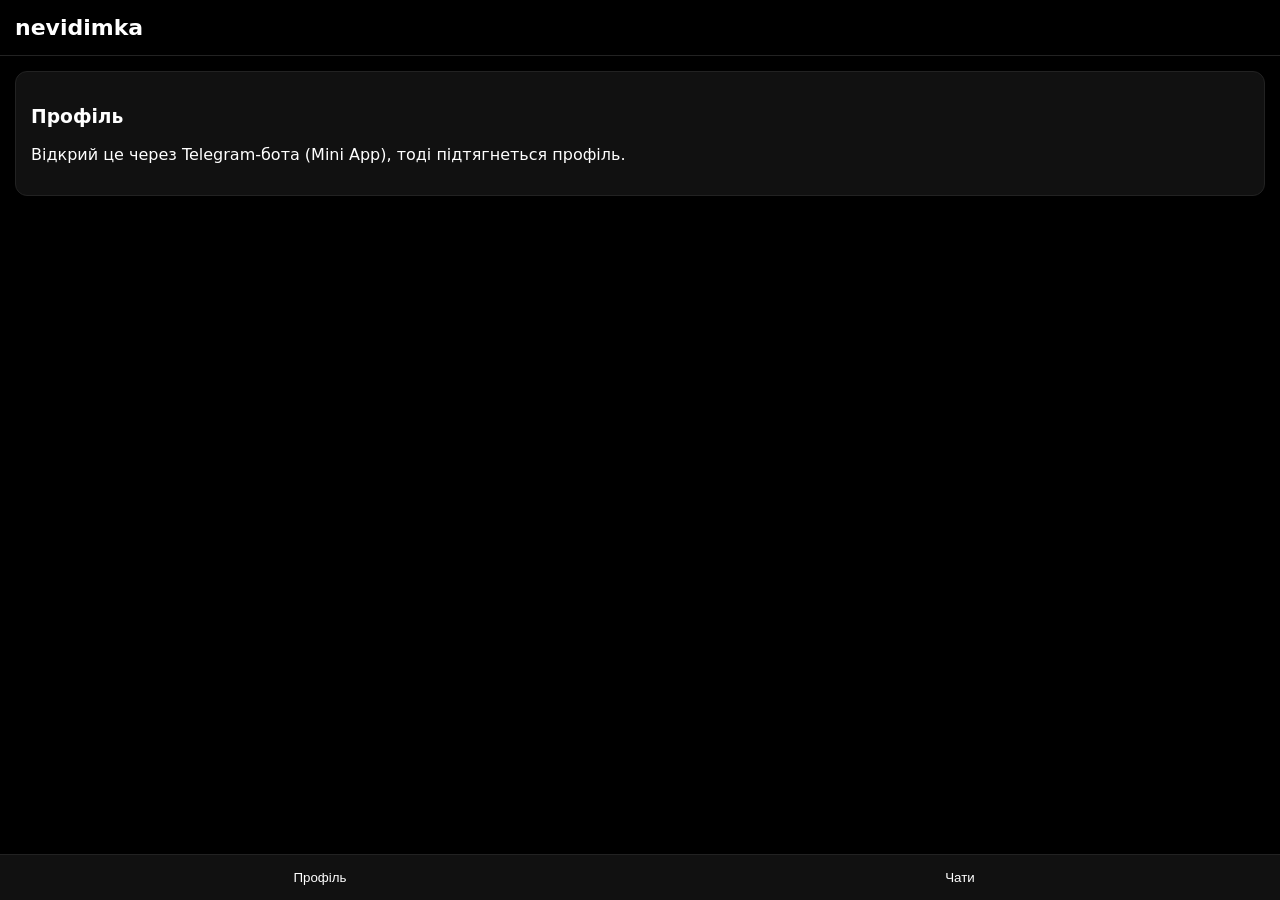
==== index.html @ 7cf22baf "Create index.html" ====
<!DOCTYPE html>
<html lang="uk">
<head>
<meta charset="UTF-8" />
<meta name="viewport" content="width=device-width, initial-scale=1.0" />
<title>nevidimka</title>
<script src="https://telegram.org/js/telegram-web-app.js"></script>
<style>
  body{margin:0;font-family:system-ui;background:#000;color:#fff}
  header{padding:15px;font-size:22px;font-weight:800;border-bottom:1px solid #222}
  .container{padding:15px;padding-bottom:80px}
  .card{background:#111;padding:15px;border-radius:12px;border:1px solid #222;margin-bottom:12px}
  .tabbar{position:fixed;bottom:0;left:0;right:0;display:flex;background:#111;border-top:1px solid #222}
  .tabbar button{flex:1;padding:15px;background:none;color:#fff;border:none}
</style>
</head>
<body>

<header>nevidimka</header>

<div class="container" id="content">Завантаження...</div>

<div class="tabbar">
  <button onclick="showProfile()">Профіль</button>
  <button onclick="showChats()">Чати</button>
</div>

<script>
const tg = window.Telegram?.WebApp;
if (tg) { tg.expand(); tg.ready(); }

const user = tg?.initDataUnsafe?.user || null;

function showProfile(){
  if(!user){
    document.getElementById("content").innerHTML = `
      <div class="card">
        <h3>Профіль</h3>
        <p>Відкрий це через Telegram-бота (Mini App), тоді підтягнеться профіль.</p>
      </div>
    `;
    return;
  }
  document.getElementById("content").innerHTML = `
    <div class="card">
      <h3>Профіль</h3>
      <p><b>ID:</b> ${user.id}</p>
      <p><b>Ім'я:</b> ${user.first_name || ""}</p>
      <p><b>Username:</b> @${user.username || "немає"}</p>
    </div>
  `;
}

function showChats(){
  document.getElementById("content").innerHTML = `
    <div class="card">
      <h3>Чати</h3>
      <p>MVP: список чатів буде тут. Далі підключимо базу і месенджер.</p>
    </div>
  `;
}

showProfile();
</script>

</body>
</html>
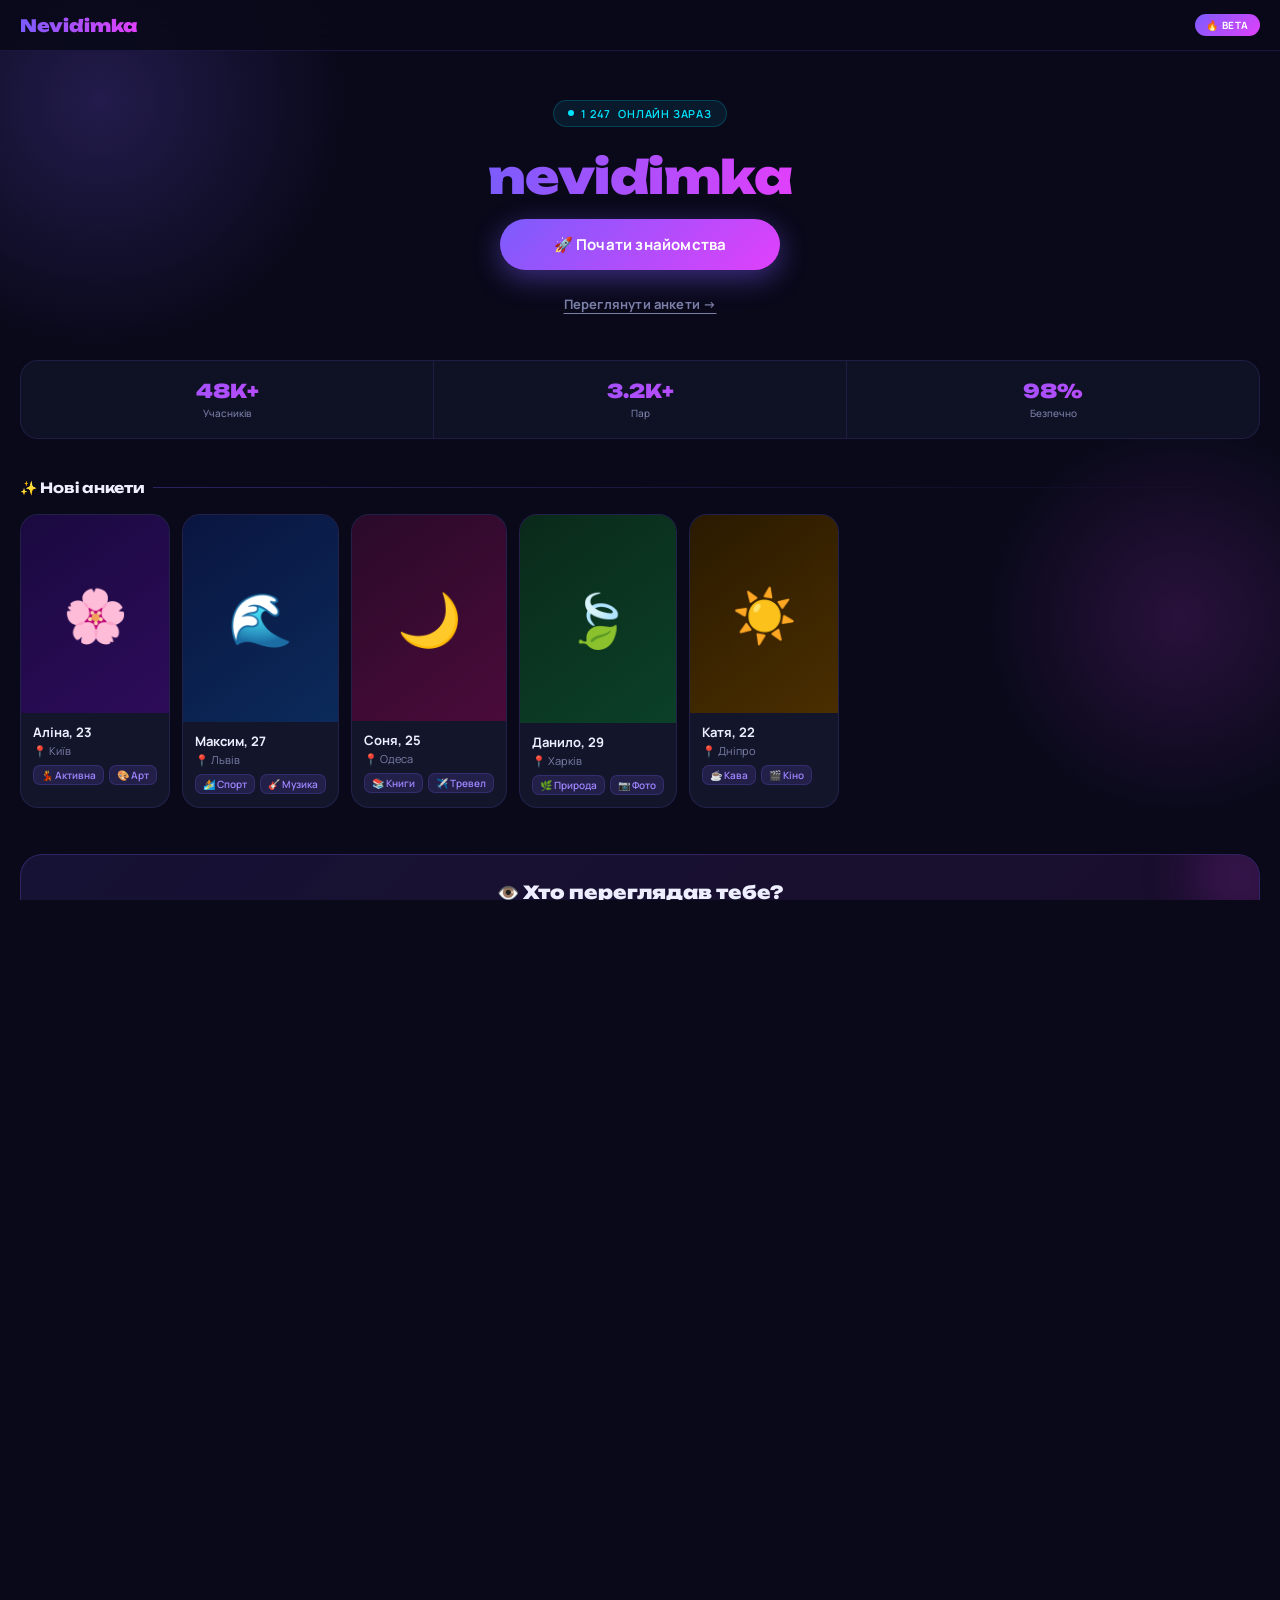
==== commit 723cee59: "nevidimka index.html" ====
--- a/index.html
+++ b/index.html
@@ -1,67 +1,912 @@
 <!DOCTYPE html>
 <html lang="uk">
 <head>
-<meta charset="UTF-8" />
-<meta name="viewport" content="width=device-width, initial-scale=1.0" />
-<title>nevidimka</title>
-<script src="https://telegram.org/js/telegram-web-app.js"></script>
+<meta charset="UTF-8">
+<meta name="viewport" content="width=device-width, initial-scale=1.0, maximum-scale=1.0, user-scalable=no">
+<title>Nevidimka — Знайомства</title>
 <style>
-  body{margin:0;font-family:system-ui;background:#000;color:#fff}
-  header{padding:15px;font-size:22px;font-weight:800;border-bottom:1px solid #222}
-  .container{padding:15px;padding-bottom:80px}
-  .card{background:#111;padding:15px;border-radius:12px;border:1px solid #222;margin-bottom:12px}
-  .tabbar{position:fixed;bottom:0;left:0;right:0;display:flex;background:#111;border-top:1px solid #222}
-  .tabbar button{flex:1;padding:15px;background:none;color:#fff;border:none}
+@import url('https://fonts.googleapis.com/css2?family=Unbounded:wght@400;700;900&family=Manrope:wght@400;500;600;700&display=swap');
+
+*,*::before,*::after{margin:0;padding:0;box-sizing:border-box;-webkit-tap-highlight-color:transparent}
+html,body{height:100%;background:#09091a;color:#edeeff;font-family:'Manrope',Arial,sans-serif;overflow-x:hidden}
+
+/* BG */
+.bg-layer{position:fixed;inset:0;z-index:0;pointer-events:none;background:#09091a;overflow:hidden}
+.bg-layer::before{content:'';position:absolute;width:500px;height:500px;border-radius:50%;background:radial-gradient(circle,rgba(124,92,252,.22) 0%,transparent 70%);top:-150px;left:-150px}
+.bg-layer::after{content:'';position:absolute;width:400px;height:400px;border-radius:50%;background:radial-gradient(circle,rgba(224,64,251,.15) 0%,transparent 70%);bottom:80px;right:-100px}
+
+/* PAGE */
+.page{display:none;animation:fin .35s ease}
+.page.active{display:block}
+@keyframes fin{from{opacity:0;transform:translateY(12px)}to{opacity:1;transform:translateY(0)}}
+
+.page-wrap{min-height:100vh;padding-bottom:72px;position:relative;z-index:1}
+
+/* TOP NAV */
+.top-nav{position:sticky;top:0;z-index:50;background:rgba(9,9,26,.9);backdrop-filter:blur(16px);border-bottom:1px solid rgba(124,92,252,.15);padding:14px 20px;display:flex;align-items:center;justify-content:space-between}
+.logo{font-family:'Unbounded',sans-serif;font-weight:900;font-size:17px;background:linear-gradient(90deg,#7c5cfc,#e040fb);-webkit-background-clip:text;-webkit-text-fill-color:transparent;background-clip:text}
+.top-badge{background:linear-gradient(135deg,#7c5cfc,#e040fb);color:#fff;font-size:10px;font-weight:700;padding:4px 11px;border-radius:20px;letter-spacing:.6px;text-transform:uppercase}
+
+/* HERO */
+.hero{padding:48px 20px 32px;text-align:center}
+.eyebrow{display:inline-flex;align-items:center;gap:7px;background:rgba(0,229,255,.08);border:1px solid rgba(0,229,255,.2);padding:5px 14px;border-radius:20px;font-size:11px;color:#00e5ff;font-weight:600;letter-spacing:.8px;text-transform:uppercase;margin-bottom:24px}
+.pdot{width:6px;height:6px;background:#00e5ff;border-radius:50%;animation:pdot 2s ease-in-out infinite}
+@keyframes pdot{0%,100%{opacity:1;transform:scale(1)}50%{opacity:.3;transform:scale(.6)}}
+.hero h1{font-family:'Unbounded',sans-serif;font-size:clamp(26px,7vw,46px);font-weight:900;line-height:1.15;letter-spacing:-.5px;margin-bottom:16px}
+.grad-text{background:linear-gradient(90deg,#7c5cfc,#e040fb,#00e5ff);-webkit-background-clip:text;-webkit-text-fill-color:transparent;background-clip:text;background-size:200%;animation:flow 4s linear infinite}
+@keyframes flow{0%{background-position:0%}100%{background-position:200%}}
+.hero-sub{color:#7b7fa8;font-size:14px;line-height:1.7;max-width:320px;margin:0 auto 28px}
+.hero-btns{display:flex;flex-direction:column;align-items:center;gap:10px}
+
+/* BTN */
+.btn{display:flex;align-items:center;justify-content:center;gap:8px;width:100%;max-width:280px;padding:15px 28px;border-radius:50px;border:none;font-family:'Manrope',Arial,sans-serif;font-size:15px;font-weight:700;cursor:pointer;text-decoration:none;transition:transform .15s,box-shadow .15s;letter-spacing:.2px}
+.btn:active{transform:scale(.96)}
+.btn-main{background:linear-gradient(135deg,#7c5cfc,#e040fb);color:#fff;box-shadow:0 8px 28px rgba(124,92,252,.45)}
+.btn-ghost{background:none;color:#7b7fa8;text-decoration:underline;text-underline-offset:4px;font-size:13px;max-width:none}
+
+/* STATS */
+.stats{display:flex;margin:0 20px 40px;border:1px solid rgba(124,92,252,.15);border-radius:18px;overflow:hidden;background:rgba(19,22,42,.7);backdrop-filter:blur(12px)}
+.stat{flex:1;padding:18px 10px;text-align:center;border-right:1px solid rgba(124,92,252,.15)}
+.stat:last-child{border-right:none}
+.sv{font-family:'Unbounded',sans-serif;font-size:19px;font-weight:900;background:linear-gradient(135deg,#7c5cfc,#e040fb);-webkit-background-clip:text;-webkit-text-fill-color:transparent;background-clip:text}
+.sl{font-size:10px;color:#7b7fa8;margin-top:3px;font-weight:500}
+
+/* SEC */
+.sec{padding:0 20px 40px}
+.sec-title{font-family:'Unbounded',sans-serif;font-size:14px;font-weight:700;color:#edeeff;margin-bottom:18px;display:flex;align-items:center;gap:8px}
+.sec-title::after{content:'';flex:1;height:1px;background:linear-gradient(90deg,rgba(124,92,252,.3),transparent)}
+
+/* CARDS */
+.cards-row{display:flex;gap:12px;overflow-x:auto;padding-bottom:6px;-webkit-overflow-scrolling:touch;scroll-snap-type:x mandatory}
+.cards-row::-webkit-scrollbar{display:none}
+.pcard{min-width:150px;background:#13162a;border:1px solid rgba(124,92,252,.15);border-radius:18px;overflow:hidden;flex-shrink:0;scroll-snap-align:start;cursor:pointer;position:relative;transition:transform .15s}
+.pcard:active{transform:scale(.96)}
+.pavatar{width:100%;aspect-ratio:3/4;display:flex;align-items:center;justify-content:center;font-size:52px;position:relative}
+.pinfo{padding:10px 12px 12px}
+.pname{font-size:13px;font-weight:700;margin-bottom:2px;color:#edeeff}
+.ploc{font-size:11px;color:#7b7fa8}
+.ptags{display:flex;gap:5px;flex-wrap:wrap;margin-top:7px}
+.ptag{font-size:10px;font-weight:600;padding:2px 7px;border-radius:7px;background:rgba(124,92,252,.15);color:#a085ff;border:1px solid rgba(124,92,252,.2)}
+.online-dot{position:absolute;top:9px;right:9px;width:9px;height:9px;background:#00e564;border-radius:50%;border:2px solid #13162a;box-shadow:0 0 6px rgba(0,229,100,.7)}
+.newbadge{position:absolute;top:9px;left:9px;background:linear-gradient(135deg,#e040fb,#7c5cfc);color:#fff;font-size:9px;font-weight:800;padding:2px 7px;border-radius:6px;letter-spacing:.4px;text-transform:uppercase}
+
+/* MATCH BANNER */
+.mbanner{margin:0 20px 40px;background:linear-gradient(135deg,rgba(124,92,252,.12),rgba(224,64,251,.08));border:1px solid rgba(124,92,252,.25);border-radius:22px;padding:26px 22px;text-align:center;position:relative;overflow:hidden}
+.mbanner::after{content:'';position:absolute;top:-30px;right:-30px;width:100px;height:100px;border-radius:50%;background:rgba(224,64,251,.15);filter:blur(25px)}
+.mbanner h2{font-family:'Unbounded',sans-serif;font-size:18px;font-weight:900;margin-bottom:8px}
+.mbanner p{font-size:13px;color:#7b7fa8;line-height:1.6;margin-bottom:18px}
+
+/* FEATURES */
+.feats{display:flex;flex-direction:column;gap:10px}
+.feat{background:rgba(19,22,42,.75);border:1px solid rgba(124,92,252,.13);border-radius:16px;padding:16px;display:flex;gap:14px;align-items:flex-start}
+.ficon{width:44px;height:44px;border-radius:13px;display:flex;align-items:center;justify-content:center;font-size:20px;flex-shrink:0;background:var(--fb,rgba(124,92,252,.12));border:1px solid var(--fc,rgba(124,92,252,.18))}
+.ftitle{font-size:13px;font-weight:700;margin-bottom:3px}
+.fdesc{font-size:12px;color:#7b7fa8;line-height:1.6}
+
+/* STEPS */
+.steps{display:flex;flex-direction:column}
+.step{display:flex;gap:14px;padding-bottom:24px;position:relative}
+.step:not(:last-child)::before{content:'';position:absolute;left:18px;top:44px;bottom:0;width:1px;background:linear-gradient(180deg,rgba(124,92,252,.4),transparent)}
+.snum{width:36px;height:36px;border-radius:50%;background:linear-gradient(135deg,#7c5cfc,#e040fb);display:flex;align-items:center;justify-content:center;font-family:'Unbounded',sans-serif;font-size:12px;font-weight:900;color:#fff;flex-shrink:0;box-shadow:0 4px 14px rgba(124,92,252,.4)}
+.sbody{padding-top:6px}
+.stitle{font-size:13px;font-weight:700;margin-bottom:3px}
+.sdesc{font-size:12px;color:#7b7fa8;line-height:1.6}
+
+/* ── DASHBOARD (after login) ────────── */
+.dash-header{padding:24px 20px 16px;display:flex;align-items:center;justify-content:space-between}
+.dash-greet{font-family:'Unbounded',sans-serif;font-size:16px;font-weight:900}
+.dash-greet span{display:block;font-family:'Manrope',sans-serif;font-size:12px;color:#7b7fa8;font-weight:500;margin-top:2px}
+.avatar-me{width:44px;height:44px;border-radius:50%;background:linear-gradient(135deg,#7c5cfc,#e040fb);display:flex;align-items:center;justify-content:center;font-size:22px;border:2px solid rgba(124,92,252,.4)}
+
+.dash-cards{display:flex;gap:12px;padding:0 20px 28px;overflow-x:auto;-webkit-overflow-scrolling:touch}
+.dash-cards::-webkit-scrollbar{display:none}
+.dcard{min-width:140px;flex-shrink:0;background:#13162a;border:1px solid rgba(124,92,252,.15);border-radius:18px;padding:16px;text-align:center;cursor:pointer;transition:transform .15s}
+.dcard:active{transform:scale(.96)}
+.dcard-ico{font-size:30px;margin-bottom:8px}
+.dcard-val{font-family:'Unbounded',sans-serif;font-size:22px;font-weight:900;background:linear-gradient(135deg,#7c5cfc,#e040fb);-webkit-background-clip:text;-webkit-text-fill-color:transparent;background-clip:text}
+.dcard-lbl{font-size:11px;color:#7b7fa8;margin-top:3px;font-weight:500}
+
+.like-strip{padding:0 20px 28px}
+.like-title{font-family:'Unbounded',sans-serif;font-size:13px;font-weight:700;margin-bottom:14px;display:flex;align-items:center;gap:8px}
+.like-title::after{content:'';flex:1;height:1px;background:linear-gradient(90deg,rgba(124,92,252,.3),transparent)}
+
+.like-row{display:flex;gap:10px;overflow-x:auto;-webkit-overflow-scrolling:touch}
+.like-row::-webkit-scrollbar{display:none}
+.lcard{min-width:100px;flex-shrink:0;background:#13162a;border:1px solid rgba(124,92,252,.15);border-radius:16px;overflow:hidden;cursor:pointer;transition:transform .15s;position:relative}
+.lcard:active{transform:scale(.95)}
+.lcard-av{width:100%;aspect-ratio:1;display:flex;align-items:center;justify-content:center;font-size:36px}
+.lcard-name{font-size:11px;font-weight:700;padding:6px 8px 8px;text-align:center}
+.lcard-new{position:absolute;top:6px;right:6px;width:9px;height:9px;background:#e040fb;border-radius:50%;border:2px solid #13162a}
+
+.action-strip{display:grid;grid-template-columns:1fr 1fr;gap:12px;padding:0 20px 28px}
+.acard{background:#13162a;border:1px solid rgba(124,92,252,.15);border-radius:18px;padding:18px 16px;cursor:pointer;transition:transform .15s;position:relative;overflow:hidden}
+.acard:active{transform:scale(.97)}
+.acard::before{content:'';position:absolute;top:-20px;right:-20px;width:60px;height:60px;border-radius:50%;background:var(--ac,rgba(124,92,252,.15));filter:blur(15px)}
+.acard-ico{font-size:26px;margin-bottom:8px}
+.acard-title{font-size:12px;font-weight:700;margin-bottom:3px}
+.acard-sub{font-size:11px;color:#7b7fa8}
+
+/* SWIPE PAGE */
+.swipe-wrap{padding:16px 20px 20px;display:flex;flex-direction:column;align-items:center}
+.swipe-card{width:100%;max-width:320px;background:#13162a;border:1px solid rgba(124,92,252,.2);border-radius:24px;overflow:hidden;box-shadow:0 12px 40px rgba(0,0,0,.5);position:relative}
+.swipe-avatar{width:100%;aspect-ratio:.75;display:flex;align-items:center;justify-content:center;font-size:80px;position:relative}
+.swipe-gradient{position:absolute;bottom:0;left:0;right:0;height:50%;background:linear-gradient(transparent,rgba(9,9,26,.95))}
+.swipe-info{padding:16px 18px 18px}
+.swipe-name{font-family:'Unbounded',sans-serif;font-size:20px;font-weight:900;margin-bottom:4px}
+.swipe-meta{font-size:13px;color:#7b7fa8;margin-bottom:10px}
+.swipe-bio{font-size:13px;color:#c0c4e8;line-height:1.6}
+.swipe-tags{display:flex;gap:7px;flex-wrap:wrap;margin-top:12px}
+.swipe-actions{display:flex;justify-content:center;gap:20px;padding:20px 20px 0}
+.sact{width:60px;height:60px;border-radius:50%;border:none;display:flex;align-items:center;justify-content:center;font-size:24px;cursor:pointer;transition:transform .15s,box-shadow .15s}
+.sact:active{transform:scale(.9)}
+.sact-no{background:#1e1535;box-shadow:0 4px 16px rgba(0,0,0,.4)}
+.sact-yes{background:linear-gradient(135deg,#7c5cfc,#e040fb);box-shadow:0 6px 22px rgba(124,92,252,.5)}
+.sact-super{background:#1e2535;box-shadow:0 4px 16px rgba(0,0,0,.4)}
+.swipe-counter{font-size:12px;color:#7b7fa8;text-align:center;margin-top:16px}
+
+/* PROFILE PAGE */
+.prof-head{padding:32px 20px 20px;display:flex;flex-direction:column;align-items:center;text-align:center}
+.prof-av{width:90px;height:90px;border-radius:50%;background:linear-gradient(135deg,#7c5cfc,#e040fb);display:flex;align-items:center;justify-content:center;font-size:44px;margin-bottom:14px;border:3px solid rgba(124,92,252,.4);box-shadow:0 8px 28px rgba(124,92,252,.35);overflow:hidden;object-fit:cover}
+.prof-av img{width:100%;height:100%;object-fit:cover;border-radius:50%}
+.prof-name{font-family:'Unbounded',sans-serif;font-size:20px;font-weight:900;margin-bottom:4px}
+.prof-sub{font-size:13px;color:#7b7fa8;margin-bottom:16px}
+.prof-stats{display:flex;gap:0;border:1px solid rgba(124,92,252,.15);border-radius:16px;overflow:hidden;width:100%;max-width:300px;margin-bottom:24px;background:rgba(19,22,42,.7)}
+.ps{flex:1;padding:14px 8px;text-align:center;border-right:1px solid rgba(124,92,252,.15)}
+.ps:last-child{border-right:none}
+.psv{font-family:'Unbounded',sans-serif;font-size:17px;font-weight:900;background:linear-gradient(135deg,#7c5cfc,#e040fb);-webkit-background-clip:text;-webkit-text-fill-color:transparent;background-clip:text}
+.psl{font-size:10px;color:#7b7fa8;margin-top:2px}
+.prof-edit{background:rgba(124,92,252,.12);border:1px solid rgba(124,92,252,.25);color:#a085ff;font-family:'Manrope',Arial,sans-serif;font-size:13px;font-weight:700;padding:10px 24px;border-radius:50px;cursor:pointer;transition:transform .15s}
+.prof-edit:active{transform:scale(.96)}
+
+.prof-menu{padding:0 20px 20px;display:flex;flex-direction:column;gap:8px}
+.pmrow{background:#13162a;border:1px solid rgba(124,92,252,.12);border-radius:14px;padding:15px 16px;display:flex;align-items:center;gap:12px;cursor:pointer;transition:transform .15s}
+.pmrow:active{transform:scale(.98)}
+.pmrow-ico{font-size:20px;width:36px;text-align:center}
+.pmrow-txt{flex:1}
+.pmrow-title{font-size:13px;font-weight:700}
+.pmrow-sub{font-size:11px;color:#7b7fa8;margin-top:1px}
+.pmrow-arr{color:#7b7fa8;font-size:16px}
+
+/* EDIT PAGE */
+.edit-photo-area{padding:24px 20px 0;display:flex;flex-direction:column;align-items:center;gap:16px}
+.edit-main-photo{width:110px;height:110px;border-radius:50%;background:linear-gradient(135deg,#7c5cfc,#e040fb);display:flex;align-items:center;justify-content:center;font-size:52px;border:3px solid rgba(124,92,252,.4);box-shadow:0 8px 28px rgba(124,92,252,.35);overflow:hidden;position:relative;cursor:pointer}
+.edit-main-photo img{width:100%;height:100%;object-fit:cover;border-radius:50%}
+.edit-main-photo .cam-overlay{position:absolute;inset:0;background:rgba(0,0,0,.45);display:flex;align-items:center;justify-content:center;border-radius:50%;opacity:0;transition:opacity .2s}
+.edit-main-photo:active .cam-overlay{opacity:1}
+.cam-overlay span{font-size:28px}
+.edit-photo-hint{font-size:12px;color:#7b7fa8;text-align:center}
+
+.photo-grid{display:grid;grid-template-columns:repeat(3,1fr);gap:10px;padding:16px 20px 0}
+.photo-slot{aspect-ratio:1;border-radius:14px;background:#13162a;border:1.5px dashed rgba(124,92,252,.25);display:flex;align-items:center;justify-content:center;cursor:pointer;overflow:hidden;position:relative;transition:border-color .2s}
+.photo-slot:active{border-color:#7c5cfc}
+.photo-slot img{width:100%;height:100%;object-fit:cover;border-radius:12px}
+.photo-slot .add-ico{font-size:26px;color:rgba(124,92,252,.5)}
+.photo-slot .del-btn{position:absolute;top:5px;right:5px;background:rgba(224,64,251,.85);border:none;border-radius:50%;width:22px;height:22px;color:#fff;font-size:13px;cursor:pointer;display:flex;align-items:center;justify-content:center;line-height:1}
+
+.edit-form{padding:20px 20px 0}
+.edit-save{padding:16px 20px 32px}
+.edit-save .btn{max-width:none;width:100%}
+
+/* toast */
+.toast{position:fixed;bottom:80px;left:50%;transform:translateX(-50%) translateY(20px);z-index:999;background:linear-gradient(135deg,#7c5cfc,#e040fb);color:#fff;font-size:13px;font-weight:700;padding:12px 24px;border-radius:50px;opacity:0;transition:opacity .3s,transform .3s;pointer-events:none;white-space:nowrap;box-shadow:0 6px 24px rgba(124,92,252,.5)}
+.toast.show{opacity:1;transform:translateX(-50%) translateY(0)}
+
+/* BOTTOM NAV */
+.bottom-nav{position:fixed;bottom:0;left:0;right:0;z-index:100;background:rgba(9,9,26,.96);backdrop-filter:blur(20px);-webkit-backdrop-filter:blur(20px);border-top:1px solid rgba(124,92,252,.18);display:flex;justify-content:space-around;align-items:flex-end;padding:10px 0 14px;height:62px}
+.ni{display:flex;flex-direction:column;align-items:center;gap:3px;cursor:pointer;opacity:.4;transition:opacity .15s;min-width:52px;position:relative}
+.ni.on{opacity:1}
+.ni-ico{font-size:22px;line-height:1}
+.ni-lbl{font-size:10px;font-weight:600;letter-spacing:.2px;color:#7b7fa8}
+.ni.on .ni-lbl{background:linear-gradient(90deg,#7c5cfc,#e040fb);-webkit-background-clip:text;-webkit-text-fill-color:transparent;background-clip:text}
+.ni-center .ni-ico{background:linear-gradient(135deg,#7c5cfc,#e040fb);border-radius:50%;width:44px;height:44px;display:flex;align-items:center;justify-content:center;font-size:20px;margin-top:-12px;box-shadow:0 4px 18px rgba(124,92,252,.55)}
+.ni-center{opacity:1!important}
+.ndot{position:absolute;top:0;right:6px;width:7px;height:7px;background:#e040fb;border-radius:50%;border:1.5px solid #09091a}
+
+/* MODAL */
+.overlay{display:none;position:fixed;inset:0;z-index:200;background:rgba(5,5,18,.82);backdrop-filter:blur(6px);align-items:flex-end;justify-content:center}
+.overlay.open{display:flex;animation:fin .2s}
+.modal{background:#0e1020;border:1px solid rgba(124,92,252,.18);border-radius:26px 26px 0 0;padding:24px 22px 36px;width:100%;max-width:480px;animation:sup .3s cubic-bezier(.34,1.56,.64,1);max-height:85vh;overflow-y:auto;position:relative}
+@keyframes sup{from{transform:translateY(100%)}to{transform:translateY(0)}}
+.mhandle{width:38px;height:4px;background:rgba(124,92,252,.25);border-radius:2px;margin:0 auto 22px}
+.modal h2{font-family:'Unbounded',sans-serif;font-size:19px;font-weight:900;text-align:center;margin-bottom:6px}
+.modal-sub{font-size:13px;color:#7b7fa8;text-align:center;margin-bottom:24px}
+.mclose{position:absolute;top:18px;right:18px;background:rgba(124,92,252,.12);border:none;color:#7b7fa8;width:32px;height:32px;border-radius:50%;cursor:pointer;display:flex;align-items:center;justify-content:center;font-size:16px}
+.fg{margin-bottom:14px}
+.fl{font-size:11px;font-weight:600;color:#7b7fa8;margin-bottom:7px;display:block}
+.fi{width:100%;background:#13162a;border:1px solid rgba(124,92,252,.15);border-radius:13px;padding:13px 15px;color:#edeeff;font-family:'Manrope',Arial,sans-serif;font-size:14px;outline:none;transition:border-color .2s;-webkit-appearance:none}
+.fi:focus{border-color:#7c5cfc}
+.fi::placeholder{color:#4a4e6a}
+.gbts{display:flex;gap:8px}
+.gbt{flex:1;padding:11px 6px;border-radius:12px;border:1px solid rgba(124,92,252,.15);background:#13162a;color:#edeeff;font-family:'Manrope',Arial,sans-serif;font-size:12px;font-weight:600;cursor:pointer;transition:all .15s;text-align:center}
+.gbt.sel{background:rgba(124,92,252,.2);border-color:#7c5cfc;color:#a085ff}
+.mnote{font-size:11px;color:#4a4e6a;text-align:center;margin-top:12px;line-height:1.5}
+
+/* SUCCESS ANIMATION */
+.success-screen{position:fixed;inset:0;z-index:300;background:#09091a;display:flex;flex-direction:column;align-items:center;justify-content:center;text-align:center;padding:40px}
+.success-screen.hidden{display:none}
+.success-ico{font-size:72px;margin-bottom:20px;animation:pop .5s cubic-bezier(.34,1.56,.64,1)}
+@keyframes pop{from{transform:scale(0)}to{transform:scale(1)}}
+.success-title{font-family:'Unbounded',sans-serif;font-size:24px;font-weight:900;margin-bottom:10px;background:linear-gradient(90deg,#7c5cfc,#e040fb);-webkit-background-clip:text;-webkit-text-fill-color:transparent;background-clip:text}
+.success-sub{font-size:14px;color:#7b7fa8;line-height:1.7;max-width:280px}
+.success-bar{width:200px;height:4px;background:rgba(124,92,252,.2);border-radius:2px;margin-top:32px;overflow:hidden}
+.success-prog{height:100%;background:linear-gradient(90deg,#7c5cfc,#e040fb);border-radius:2px;animation:prog 2s linear forwards}
+@keyframes prog{from{width:0}to{width:100%}}
 </style>
 </head>
 <body>
-
-<header>nevidimka</header>
-
-<div class="container" id="content">Завантаження...</div>
-
-<div class="tabbar">
-  <button onclick="showProfile()">Профіль</button>
-  <button onclick="showChats()">Чати</button>
+<div class="bg-layer"></div>
+
+<!-- ══ SUCCESS SCREEN ══════════════════════ -->
+<div class="success-screen hidden" id="successScreen">
+  <div class="success-ico">🎉</div>
+  <div class="success-title">Вітаємо!</div>
+  <p class="success-sub">Твоя анкета створена. Заходь у стрічку — тебе вже хтось шукає 💜</p>
+  <div class="success-bar"><div class="success-prog"></div></div>
 </div>
 
+<!-- ══ LANDING PAGE ════════════════════════ -->
+<div id="landingPage" class="page active">
+  <div class="page-wrap">
+    <nav class="top-nav">
+      <div class="logo">Nevidimka</div>
+      <div class="top-badge">🔥 Beta</div>
+    </nav>
+    <div>
+      <section class="hero">
+        <div class="eyebrow"><div class="pdot"></div><span id="onlineCount">1 247</span> онлайн зараз</div>
+        <h1><span class="grad-text">nevidimka</span></h1>
+
+        <div class="hero-btns">
+          <button class="btn btn-main" onclick="openM()">🚀 Почати знайомства</button>
+          <button class="btn btn-ghost" onclick="document.querySelector('.cards-row').scrollIntoView({behavior:'smooth'})">Переглянути анкети →</button>
+        </div>
+      </section>
+
+      <div class="stats">
+        <div class="stat"><div class="sv" id="statMembers">48 000</div><div class="sl">Учасників</div></div>
+        <div class="stat"><div class="sv" id="statPairs">3 200</div><div class="sl">Пар</div></div>
+        <div class="stat"><div class="sv">98%</div><div class="sl">Безпечно</div></div>
+      </div>
+
+      <div class="sec">
+        <div class="sec-title">✨ Нові анкети</div>
+        <div class="cards-row">
+          <div class="pcard" onclick="openM()"><div class="online-dot"></div><div class="newbadge">Новий</div><div class="pavatar" style="background:linear-gradient(145deg,#1a0a40,#2d0b5a)">🌸</div><div class="pinfo"><div class="pname">Аліна, 23</div><div class="ploc">📍 Київ</div><div class="ptags"><span class="ptag">💃 Активна</span><span class="ptag">🎨 Арт</span></div></div></div>
+          <div class="pcard" onclick="openM()"><div class="pavatar" style="background:linear-gradient(145deg,#0a1540,#0b2a5a)">🌊</div><div class="pinfo"><div class="pname">Максим, 27</div><div class="ploc">📍 Львів</div><div class="ptags"><span class="ptag">🏄 Спорт</span><span class="ptag">🎸 Музика</span></div></div></div>
+          <div class="pcard" onclick="openM()"><div class="online-dot"></div><div class="pavatar" style="background:linear-gradient(145deg,#2a0a2a,#4a0b3a)">🌙</div><div class="pinfo"><div class="pname">Соня, 25</div><div class="ploc">📍 Одеса</div><div class="ptags"><span class="ptag">📚 Книги</span><span class="ptag">✈️ Тревел</span></div></div></div>
+          <div class="pcard" onclick="openM()"><div class="newbadge">Новий</div><div class="pavatar" style="background:linear-gradient(145deg,#0a2a1a,#0b4028)">🍃</div><div class="pinfo"><div class="pname">Данило, 29</div><div class="ploc">📍 Харків</div><div class="ptags"><span class="ptag">🌿 Природа</span><span class="ptag">📷 Фото</span></div></div></div>
+          <div class="pcard" onclick="openM()"><div class="online-dot"></div><div class="pavatar" style="background:linear-gradient(145deg,#2a1a00,#4a2e00)">☀️</div><div class="pinfo"><div class="pname">Катя, 22</div><div class="ploc">📍 Дніпро</div><div class="ptags"><span class="ptag">☕ Кава</span><span class="ptag">🎬 Кіно</span></div></div></div>
+        </div>
+      </div>
+
+      <div class="mbanner">
+        <h2>👁️ Хто переглядав тебе?</h2>
+        <p>Дізнайся хто зацікавився твоєю анкетою — анонімно та безпечно.</p>
+        <button class="btn btn-main" style="margin:0 auto" onclick="openM()">Переглянути ❤️</button>
+      </div>
+
+      <div class="sec">
+        <div class="sec-title">🛡️ Переваги</div>
+        <div class="feats">
+          <div class="feat"><div class="ficon" style="--fb:rgba(0,229,255,.1);--fc:rgba(0,229,255,.2)">👻</div><div><div class="ftitle">100% Анонімність</div><div class="fdesc">Твої дані захищені. Відкривайся лише тоді, коли сам захочеш.</div></div></div>
+          <div class="feat"><div class="ficon" style="--fb:rgba(224,64,251,.1);--fc:rgba(224,64,251,.2)">💌</div><div><div class="ftitle">Взаємні симпатії</div><div class="fdesc">Повідомлення лише після взаємного лайку — ніякого спаму.</div></div></div>
+          <div class="feat"><div class="ficon" style="--fb:rgba(255,200,0,.1);--fc:rgba(255,200,0,.2)">⚡</div><div><div class="ftitle">Швидкі знайомства</div><div class="fdesc">Алгоритм підбирає найкращі збіги за інтересами та місцем.</div></div></div>
+          <div class="feat"><div class="ficon" style="--fb:rgba(0,200,130,.1);--fc:rgba(0,200,130,.2)">🔒</div><div><div class="ftitle">Верифікація</div><div class="fdesc">Усі анкети перевірені через Telegram — реальні люди без ботів.</div></div></div>
+        </div>
+      </div>
+
+      <div class="sec">
+        <div class="sec-title">⚙️ Як це працює</div>
+        <div class="steps">
+          <div class="step"><div class="snum">1</div><div class="sbody"><div class="stitle">Створи анкету за хвилину</div><div class="sdesc">Кілька фото, кілька слів про себе — і ти вже в грі.</div></div></div>
+          <div class="step"><div class="snum">2</div><div class="sbody"><div class="stitle">Ставай невидимим або помітним</div><div class="sdesc">Переглядай анкети анонімно або відкрийся тим, хто зацікавив.</div></div></div>
+          <div class="step"><div class="snum">3</div><div class="sbody"><div class="stitle">Матч → Чат у Telegram</div><div class="sdesc">При взаємному інтересі відкривається чат у Telegram.</div></div></div>
+          <div class="step"><div class="snum">4</div><div class="sbody"><div class="stitle">Зустрінься в реальному житті</div><div class="sdesc">Від першого повідомлення до першого побачення — ми з тобою. 💜</div></div></div>
+        </div>
+      </div>
+    </div>
+  </div>
+</div>
+
+<!-- ══ HOME (after login) ══════════════════ -->
+<div id="homePage" class="page">
+  <div class="page-wrap">
+    <nav class="top-nav">
+      <div class="logo">Nevidimka</div>
+      <div style="display:flex;gap:8px;align-items:center">
+        <div style="font-size:11px;color:#00e5ff;font-weight:600">● Онлайн</div>
+      </div>
+    </nav>
+    <div>
+      <div class="dash-header">
+        <div class="dash-greet">
+          Привіт, <span id="userNameDisplay">nevidimka</span>
+          <span>Знайди свою другу половинку 💜</span>
+        </div>
+        <div class="avatar-me" id="avatarMe">😊</div>
+      </div>
+
+      <div class="dash-cards">
+        <div class="dcard" onclick="showPage('swipePage');setNi(1)">
+          <div class="dcard-ico">💫</div>
+          <div class="dcard-val">24</div>
+          <div class="dcard-lbl">Нових анкет</div>
+        </div>
+        <div class="dcard">
+          <div class="dcard-ico">❤️</div>
+          <div class="dcard-val">7</div>
+          <div class="dcard-lbl">Симпатій</div>
+        </div>
+        <div class="dcard">
+          <div class="dcard-ico">✨</div>
+          <div class="dcard-val">3</div>
+          <div class="dcard-lbl">Матчі</div>
+        </div>
+        <div class="dcard">
+          <div class="dcard-ico">👁️</div>
+          <div class="dcard-val">41</div>
+          <div class="dcard-lbl">Переглядів</div>
+        </div>
+      </div>
+
+      <div class="like-strip">
+        <div class="like-title">💝 Тебе вподобали</div>
+        <div class="like-row">
+          <div class="lcard" onclick="showPage('swipePage');setNi(1)"><div class="lcard-new"></div><div class="lcard-av" style="background:linear-gradient(145deg,#1a0a40,#2d0b5a)">🌸</div><div class="lcard-name">Аліна, 23</div></div>
+          <div class="lcard" onclick="showPage('swipePage');setNi(1)"><div class="lcard-new"></div><div class="lcard-av" style="background:linear-gradient(145deg,#2a0a2a,#4a0b3a)">🌙</div><div class="lcard-name">Соня, 25</div></div>
+          <div class="lcard" onclick="showPage('swipePage');setNi(1)"><div class="lcard-av" style="background:linear-gradient(145deg,#2a1a00,#4a2e00)">☀️</div><div class="lcard-name">Катя, 22</div></div>
+          <div class="lcard" onclick="showPage('swipePage');setNi(1)"><div class="lcard-av" style="background:linear-gradient(145deg,#0a2a1a,#0b4028)">🍃</div><div class="lcard-name">Оля, 26</div></div>
+        </div>
+      </div>
+
+      <div class="action-strip">
+        <div class="acard" style="--ac:rgba(124,92,252,.2)" onclick="showPage('swipePage');setNi(1)">
+          <div class="acard-ico">💫</div>
+          <div class="acard-title">Стрічка</div>
+          <div class="acard-sub">Знайти нові анкети</div>
+        </div>
+        <div class="acard" style="--ac:rgba(224,64,251,.2)">
+          <div class="acard-ico">💬</div>
+          <div class="acard-title">Повідомлення</div>
+          <div class="acard-sub">3 нових чати</div>
+        </div>
+        <div class="acard" style="--ac:rgba(0,229,255,.15)">
+          <div class="acard-ico">⭐</div>
+          <div class="acard-title">Преміум</div>
+          <div class="acard-sub">Більше можливостей</div>
+        </div>
+        <div class="acard" style="--ac:rgba(255,180,0,.15)" onclick="showPage('profilePage');setNi(4)">
+          <div class="acard-ico">✏️</div>
+          <div class="acard-title">Мій профіль</div>
+          <div class="acard-sub">Редагувати анкету</div>
+        </div>
+      </div>
+    </div>
+  </div>
+</div>
+
+<!-- ══ SWIPE PAGE ══════════════════════════ -->
+<div id="swipePage" class="page">
+  <div class="page-wrap">
+    <nav class="top-nav">
+      <div class="logo">Стрічка</div>
+      <div style="font-size:12px;color:#7b7fa8">24 анкети</div>
+    </nav>
+    <div class="swipe-wrap">
+      <div class="swipe-card" id="swipeCard">
+        <div class="swipe-avatar" style="background:linear-gradient(145deg,#1a0a40,#2d0b5a)" id="swipeAv">
+          <span id="swipeEmoji" style="font-size:80px">🌸</span>
+          <div class="swipe-gradient"></div>
+        </div>
+        <div class="swipe-info">
+          <div class="swipe-name" id="swipeName">Аліна, 23</div>
+          <div class="swipe-meta" id="swipeMeta">📍 Київ · онлайн</div>
+          <div class="swipe-bio" id="swipeBio">Люблю живопис, подорожі та людей, які вміють сміятися над собою. Шукаю когось справжнього.</div>
+          <div class="swipe-tags">
+            <span class="ptag">🎨 Арт</span><span class="ptag">✈️ Тревел</span><span class="ptag">😂 Гумор</span>
+          </div>
+        </div>
+      </div>
+      <div class="swipe-actions">
+        <button class="sact sact-no" onclick="nextSwipe(-1)" title="Пропустити">👎</button>
+        <button class="sact sact-super" onclick="nextSwipe(0)" title="Супер лайк">⭐</button>
+        <button class="sact sact-yes" onclick="nextSwipe(1)" title="Лайк">❤️</button>
+      </div>
+      <div class="swipe-counter" id="swipeCounter">Анкета 1 з 24</div>
+    </div>
+  </div>
+</div>
+
+<!-- ══ PROFILE PAGE ════════════════════════ -->
+<div id="profilePage" class="page">
+  <div class="page-wrap">
+    <nav class="top-nav">
+      <div class="logo">Мій профіль</div>
+    </nav>
+    <div>
+      <div class="prof-head">
+        <div class="prof-av" id="profAvatar">😊</div>
+        <div class="prof-name" id="profName">nevidimka</div>
+        <div class="prof-sub" id="profSub">📍 Місто · 18 років</div>
+        <div class="prof-stats">
+          <div class="ps"><div class="psv">41</div><div class="psl">Перегляди</div></div>
+          <div class="ps"><div class="psv">7</div><div class="psl">Симпатії</div></div>
+          <div class="ps"><div class="psv">3</div><div class="psl">Матчі</div></div>
+        </div>
+        <button class="prof-edit" onclick="openEdit()">✏️ Редагувати анкету</button>
+      </div>
+      <div class="prof-menu">
+        <div class="pmrow"><div class="pmrow-ico">🔔</div><div class="pmrow-txt"><div class="pmrow-title">Сповіщення</div><div class="pmrow-sub">Керування повідомленнями</div></div><div class="pmrow-arr">›</div></div>
+        <div class="pmrow"><div class="pmrow-ico">🛡️</div><div class="pmrow-txt"><div class="pmrow-title">Конфіденційність</div><div class="pmrow-sub">Хто може тебе бачити</div></div><div class="pmrow-arr">›</div></div>
+        <div class="pmrow"><div class="pmrow-ico">⭐</div><div class="pmrow-txt"><div class="pmrow-title">Преміум</div><div class="pmrow-sub">Більше лайків та можливостей</div></div><div class="pmrow-arr">›</div></div>
+        <div class="pmrow"><div class="pmrow-ico">🌐</div><div class="pmrow-txt"><div class="pmrow-title">Мова</div><div class="pmrow-sub">Українська</div></div><div class="pmrow-arr">›</div></div>
+        <div class="pmrow" onclick="logout()"><div class="pmrow-ico">🚪</div><div class="pmrow-txt"><div class="pmrow-title" style="color:#e040fb">Вийти</div><div class="pmrow-sub">Повернутися на головну</div></div><div class="pmrow-arr">›</div></div>
+      </div>
+    </div>
+  </div>
+</div>
+
+<!-- ══ EDIT PAGE ═══════════════════════════ -->
+<div id="editPage" class="page">
+  <div class="page-wrap">
+    <nav class="top-nav">
+      <button onclick="showPage('profilePage');setNi(4)" style="background:none;border:none;color:#a085ff;font-size:22px;cursor:pointer;padding:0">‹</button>
+      <div class="logo" style="font-size:15px">Редагування</div>
+      <div style="width:30px"></div>
+    </nav>
+    <div>
+
+      <!-- Main photo -->
+      <div class="edit-photo-area">
+        <div class="edit-main-photo" id="editMainPhoto" onclick="triggerPhoto('main')">
+          <span id="editMainEmoji">😊</span>
+          <div class="cam-overlay"><span>📷</span></div>
+        </div>
+        <div class="edit-photo-hint">Натисни на фото, щоб змінити<br><span style="color:rgba(124,92,252,.7)">Головне фото анкети</span></div>
+      </div>
+
+      <!-- Photo grid -->
+      <div style="padding:14px 20px 4px">
+        <div style="font-size:11px;font-weight:600;color:#7b7fa8;margin-bottom:10px">📸 ФОТО ГАЛЕРЕЇ (до 6 фото)</div>
+      </div>
+      <div class="photo-grid" id="photoGrid">
+        <div class="photo-slot" id="slot0" onclick="triggerPhoto(0)"><div class="add-ico">＋</div></div>
+        <div class="photo-slot" id="slot1" onclick="triggerPhoto(1)"><div class="add-ico">＋</div></div>
+        <div class="photo-slot" id="slot2" onclick="triggerPhoto(2)"><div class="add-ico">＋</div></div>
+        <div class="photo-slot" id="slot3" onclick="triggerPhoto(3)"><div class="add-ico">＋</div></div>
+        <div class="photo-slot" id="slot4" onclick="triggerPhoto(4)"><div class="add-ico">＋</div></div>
+        <div class="photo-slot" id="slot5" onclick="triggerPhoto(5)"><div class="add-ico">＋</div></div>
+      </div>
+
+      <!-- Hidden file inputs -->
+      <input type="file" id="inputMain" accept="image/*" style="display:none" onchange="handlePhoto(event,'main')">
+      <input type="file" id="input0" accept="image/*" style="display:none" onchange="handlePhoto(event,0)">
+      <input type="file" id="input1" accept="image/*" style="display:none" onchange="handlePhoto(event,1)">
+      <input type="file" id="input2" accept="image/*" style="display:none" onchange="handlePhoto(event,2)">
+      <input type="file" id="input3" accept="image/*" style="display:none" onchange="handlePhoto(event,3)">
+      <input type="file" id="input4" accept="image/*" style="display:none" onchange="handlePhoto(event,4)">
+      <input type="file" id="input5" accept="image/*" style="display:none" onchange="handlePhoto(event,5)">
+
+      <!-- Edit form -->
+      <div class="edit-form">
+        <div class="fg">
+          <label class="fl">Ім'я або нікнейм</label>
+          <input class="fi" id="editName" type="text" maxlength="30" placeholder="Твоє ім'я">
+        </div>
+        <div class="fg">
+          <label class="fl">Вік</label>
+          <input class="fi" id="editAge" type="number" min="18" max="99" placeholder="18–99">
+        </div>
+        <div class="fg">
+          <label class="fl">Стать</label>
+          <div class="gbts">
+            <button class="gbt sel" onclick="pickGE(this)">👩 Жінка</button>
+            <button class="gbt" onclick="pickGE(this)">👨 Чоловік</button>
+            <button class="gbt" onclick="pickGE(this)">🌈 Інше</button>
+          </div>
+        </div>
+        <div class="fg">
+          <label class="fl">Місто</label>
+          <input class="fi" id="editCity" type="text" placeholder="Київ, Львів, Одеса...">
+        </div>
+        <div class="fg">
+          <label class="fl">Про себе</label>
+          <textarea class="fi" id="editBio" rows="4" placeholder="Розкажи трохи про себе..." style="resize:none;line-height:1.6"></textarea>
+        </div>
+        <div class="fg">
+          <label class="fl">Інтереси (через кому)</label>
+          <input class="fi" id="editTags" type="text" placeholder="Музика, Спорт, Кіно, Подорожі...">
+        </div>
+      </div>
+
+      <div class="edit-save">
+        <button class="btn btn-main" onclick="saveEdit()">💾 Зберегти зміни</button>
+      </div>
+    </div>
+  </div>
+</div>
+
+<!-- Toast -->
+<div class="toast" id="toast"></div>
+
+<!-- ══ BOTTOM NAV ══════════════════════════ -->
+<nav class="bottom-nav" id="bottomNav" style="display:none">
+  <div class="ni on" id="ni0" onclick="showPage('homePage');setNi(0)">
+    <div class="ni-ico">🏠</div><div class="ni-lbl">Головна</div>
+  </div>
+  <div class="ni" id="ni1" onclick="showPage('swipePage');setNi(1)">
+    <div class="ndot"></div>
+    <div class="ni-ico">💫</div><div class="ni-lbl">Стрічка</div>
+  </div>
+  <div class="ni ni-center" onclick="showPage('swipePage');setNi(1)">
+    <div class="ni-ico">❤️</div><div class="ni-lbl">Матчі</div>
+  </div>
+  <div class="ni" id="ni3" onclick="setNi(3)">
+    <div class="ndot"></div>
+    <div class="ni-ico">💬</div><div class="ni-lbl">Чати</div>
+  </div>
+  <div class="ni" id="ni4" onclick="showPage('profilePage');setNi(4)">
+    <div class="ni-ico">👤</div><div class="ni-lbl">Профіль</div>
+  </div>
+</nav>
+
+<!-- ══ MODAL ═══════════════════════════════ -->
+<div class="overlay" id="overlay" onclick="closeOuter(event)">
+  <div class="modal">
+    <button class="mclose" onclick="closeM()">✕</button>
+    <div class="mhandle"></div>
+    <h2>👻 Стати невидимкою</h2>
+    <p class="modal-sub">Зареєструйся — швидко та анонімно</p>
+    <div class="fg">
+      <label class="fl">Твоє ім'я або нікнейм</label>
+      <input class="fi" id="regName" type="text" placeholder="Аліна, Макс, Призрак..." maxlength="30">
+    </div>
+    <div class="fg">
+      <label class="fl">Вік</label>
+      <input class="fi" id="regAge" type="number" placeholder="18–99" min="18" max="99">
+    </div>
+    <div class="fg">
+      <label class="fl">Стать</label>
+      <div class="gbts">
+        <button class="gbt sel" onclick="pickG(this)">👩 Жінка</button>
+        <button class="gbt" onclick="pickG(this)">👨 Чоловік</button>
+        <button class="gbt" onclick="pickG(this)">🌈 Інше</button>
+      </div>
+    </div>
+    <div class="fg">
+      <label class="fl">Місто</label>
+      <input class="fi" id="regCity" type="text" placeholder="Київ, Львів, Одеса...">
+    </div>
+    <button class="btn btn-main" style="max-width:none;width:100%;margin-top:6px" onclick="register()">
+      ✈️ Продовжити у Telegram
+    </button>
+    <p class="mnote">Натискаючи кнопку, ти погоджуєшся з умовами використання</p>
+  </div>
+</div>
+
 <script>
-const tg = window.Telegram?.WebApp;
-if (tg) { tg.expand(); tg.ready(); }
-
-const user = tg?.initDataUnsafe?.user || null;
-
-function showProfile(){
-  if(!user){
-    document.getElementById("content").innerHTML = `
-      <div class="card">
-        <h3>Профіль</h3>
-        <p>Відкрий це через Telegram-бота (Mini App), тоді підтягнеться профіль.</p>
-      </div>
-    `;
-    return;
+// ── BASE STATS ────────────────────────────
+const BASE_MEMBERS = 48000;
+const BASE_PAIRS   = 3200;
+
+// Format number nicely
+function fmtNum(n){
+  if(n>=1000) return (n/1000).toFixed(1).replace('.0','') + 'K+';
+  return n.toString();
+}
+
+// Animate number counting up
+function animateCount(el, from, to, ms){
+  const start = performance.now();
+  function step(now){
+    const p = Math.min((now - start) / ms, 1);
+    const ease = 1 - Math.pow(1 - p, 3);
+    el.textContent = fmtNum(Math.round(from + (to - from) * ease));
+    if(p < 1) requestAnimationFrame(step);
+    else el.textContent = fmtNum(to);
   }
-  document.getElementById("content").innerHTML = `
-    <div class="card">
-      <h3>Профіль</h3>
-      <p><b>ID:</b> ${user.id}</p>
-      <p><b>Ім'я:</b> ${user.first_name || ""}</p>
-      <p><b>Username:</b> @${user.username || "немає"}</p>
-    </div>
-  `;
-}
-
-function showChats(){
-  document.getElementById("content").innerHTML = `
-    <div class="card">
-      <h3>Чати</h3>
-      <p>MVP: список чатів буде тут. Далі підключимо базу і месенджер.</p>
-    </div>
-  `;
-}
-
-showProfile();
+  requestAnimationFrame(step);
+}
+
+// Load & display current stats from shared storage
+async function loadStats(){
+  try {
+    const r = await window.storage.get('nevidimka:stats', true);
+    const data = r ? JSON.parse(r.value) : {members: BASE_MEMBERS, pairs: BASE_PAIRS};
+    animateCount(document.getElementById('statMembers'), BASE_MEMBERS, data.members, 1200);
+    animateCount(document.getElementById('statPairs'),   BASE_PAIRS,   data.pairs,   1200);
+    // online = ~2% of members, random fluctuation
+    const online = Math.round(data.members * 0.025 + Math.random() * 50);
+    document.getElementById('onlineCount').textContent = online.toLocaleString('uk');
+  } catch(e) {
+    // storage not available, show defaults
+    document.getElementById('statMembers').textContent = fmtNum(BASE_MEMBERS);
+    document.getElementById('statPairs').textContent   = fmtNum(BASE_PAIRS);
+  }
+}
+
+// Increment stats on registration
+async function incrementStats(){
+  try {
+    let data = {members: BASE_MEMBERS, pairs: BASE_PAIRS};
+    try {
+      const r = await window.storage.get('nevidimka:stats', true);
+      if(r) data = JSON.parse(r.value);
+    } catch(e){}
+
+    data.members += 1;
+    // ~8% chance of new pair on each registration
+    if(Math.random() < 0.08) data.pairs += 1;
+
+    await window.storage.set('nevidimka:stats', JSON.stringify(data), true);
+
+    // Animate the update on landing page
+    animateCount(document.getElementById('statMembers'), data.members - 1, data.members, 800);
+    if(data.pairs > BASE_PAIRS) animateCount(document.getElementById('statPairs'), data.pairs - 1, data.pairs, 800);
+
+    // Flash glow effect
+    const els = document.querySelectorAll('.stat .sv');
+    els.forEach(el => {
+      el.style.transition = 'text-shadow .4s';
+      el.style.textShadow = '0 0 18px rgba(124,92,252,.9)';
+      setTimeout(() => el.style.textShadow = '', 700);
+    });
+  } catch(e){}
+}
+
+loadStats();
+
+// ── SWIPE DATA ───────────────────────────
+const profiles=[
+  {n:'Аліна, 23',m:'📍 Київ · онлайн',e:'🌸',bg:'linear-gradient(145deg,#1a0a40,#2d0b5a)',b:'Люблю живопис, подорожі та людей, які вміють сміятися над собою.'},
+  {n:'Максим, 27',m:'📍 Львів',e:'🌊',bg:'linear-gradient(145deg,#0a1540,#0b2a5a)',b:'Серфінг, гітара, кава вранці. Шукаю когось, з ким не нудно мовчати.'},
+  {n:'Соня, 25',m:'📍 Одеса · онлайн',e:'🌙',bg:'linear-gradient(145deg,#2a0a2a,#4a0b3a)',b:'Читаю книги, мрію про далекі країни. Вірю в любов з першого погляду.'},
+  {n:'Данило, 29',m:'📍 Харків',e:'🍃',bg:'linear-gradient(145deg,#0a2a1a,#0b4028)',b:'Природа, фотографія, тиша лісу. Шукаю щирість у відносинах.'},
+  {n:'Катя, 22',m:'📍 Дніпро · онлайн',e:'☀️',bg:'linear-gradient(145deg,#2a1a00,#4a2e00)',b:'Кіно, кава, балачки до ночі. Завжди смієтеся — значить, вже друзі.'},
+  {n:'Олег, 31',m:'📍 Київ',e:'🎸',bg:'linear-gradient(145deg,#001a2a,#003040)',b:'Музикант. Пишу пісні, граю на гітарі. Шукаю справжнє.'},
+  {n:'Марія, 24',m:'📍 Львів · онлайн',e:'🌺',bg:'linear-gradient(145deg,#2a0a1a,#4a0b2a)',b:'Танці, йога, смачна їжа. Вірю що найкраще ще попереду.'},
+];
+let swipeIdx=0;
+
+function nextSwipe(dir){
+  swipeIdx=(swipeIdx+1)%profiles.length;
+  const p=profiles[swipeIdx];
+  const card=document.getElementById('swipeCard');
+  card.style.transform=`translateX(${dir>0?'100%':dir<0?'-100%':'0'}) rotate(${dir*8}deg)`;
+  card.style.opacity='0';
+  card.style.transition='transform .25s,opacity .25s';
+  setTimeout(()=>{
+    document.getElementById('swipeEmoji').textContent=p.e;
+    document.getElementById('swipeAv').style.background=p.bg;
+    document.getElementById('swipeName').textContent=p.n;
+    document.getElementById('swipeMeta').textContent=p.m;
+    document.getElementById('swipeBio').textContent=p.b;
+    document.getElementById('swipeCounter').textContent=`Анкета ${swipeIdx+1} з ${profiles.length}`;
+    card.style.transition='none';
+    card.style.transform=`translateX(${dir>0?'-40%':dir<0?'40%':'0'})`;
+    card.style.opacity='0';
+    setTimeout(()=>{
+      card.style.transition='transform .3s,opacity .3s';
+      card.style.transform='translateX(0) rotate(0)';
+      card.style.opacity='1';
+    },30);
+  },240);
+
+  if(dir>0 && Math.random()>.6){
+    showMatch(p.n.split(',')[0]);
+  }
+}
+
+function showMatch(name){
+  const m=document.createElement('div');
+  m.style.cssText='position:fixed;top:60px;left:50%;transform:translateX(-50%);z-index:500;background:linear-gradient(135deg,#7c5cfc,#e040fb);color:#fff;font-family:Unbounded,sans-serif;font-size:13px;font-weight:700;padding:12px 22px;border-radius:50px;box-shadow:0 8px 28px rgba(124,92,252,.6);animation:fin .4s ease;white-space:nowrap';
+  m.textContent=`💜 Матч з ${name}!`;
+  document.body.appendChild(m);
+  setTimeout(()=>m.remove(),2500);
+}
+
+// ── PAGES ────────────────────────────────
+function showPage(id){
+  document.querySelectorAll('.page').forEach(p=>p.classList.remove('active'));
+  document.getElementById(id).classList.add('active');
+  window.scrollTo(0,0);
+}
+
+// ── NAV ──────────────────────────────────
+function setNi(i){
+  document.querySelectorAll('.ni:not(.ni-center)').forEach(x=>x.classList.remove('on'));
+  const el=document.getElementById('ni'+i);
+  if(el) el.classList.add('on');
+}
+
+// ── MODAL ────────────────────────────────
+function openM(){
+  document.getElementById('overlay').classList.add('open');
+  document.body.style.overflow='hidden';
+}
+function closeM(){
+  document.getElementById('overlay').classList.remove('open');
+  document.body.style.overflow='';
+}
+function closeOuter(e){if(e.target===document.getElementById('overlay'))closeM();}
+function pickG(b){
+  document.querySelectorAll('.gbt').forEach(x=>x.classList.remove('sel'));
+  b.classList.add('sel');
+}
+
+// ── REGISTER ─────────────────────────────
+function register(){
+  const name=document.getElementById('regName').value.trim()||'nevidimka';
+  const age=document.getElementById('regAge').value||'?';
+  const city=document.getElementById('regCity').value.trim()||'Місто';
+  const gender=document.querySelector('.gbt.sel')?.textContent||'';
+
+  closeM();
+
+  // Increment shared stats
+  incrementStats();
+
+  // Show success screen
+  const ss=document.getElementById('successScreen');
+  ss.classList.remove('hidden');
+
+  // After 2.2s go to home page
+  setTimeout(()=>{
+    ss.classList.add('hidden');
+
+    // Update profile data
+    document.getElementById('userNameDisplay').textContent=name;
+    document.getElementById('profName').textContent=name;
+    document.getElementById('profSub').textContent=`📍 ${city} · ${age} років`;
+
+    // Set avatar emoji based on gender
+    const emo=gender.includes('Жінка')?'👩':gender.includes('Чоловік')?'👨':'🧑';
+    document.getElementById('avatarMe').textContent=emo;
+    document.getElementById('profAvatar').textContent=emo;
+
+    // Show app
+    document.getElementById('landingPage').classList.remove('active');
+    document.getElementById('bottomNav').style.display='flex';
+    showPage('homePage');
+    setNi(0);
+  },2200);
+}
+
+// ── TOAST ────────────────────────────────
+function showToast(msg){
+  const t=document.getElementById('toast');
+  t.textContent=msg; t.classList.add('show');
+  setTimeout(()=>t.classList.remove('show'),2400);
+}
+
+// ── OPEN EDIT ────────────────────────────
+function openEdit(){
+  // Pre-fill fields from current profile
+  document.getElementById('editName').value = document.getElementById('profName').textContent;
+  const sub = document.getElementById('profSub').textContent;
+  const ageMatch = sub.match(/(\d+) років/);
+  if(ageMatch) document.getElementById('editAge').value = ageMatch[1];
+  const cityMatch = sub.match(/📍 (.+?) ·/);
+  if(cityMatch) document.getElementById('editCity').value = cityMatch[1];
+
+  // Sync main photo
+  const profAv = document.getElementById('profAvatar');
+  const editMain = document.getElementById('editMainPhoto');
+  const img = profAv.querySelector('img');
+  const editMainEmoji = document.getElementById('editMainEmoji');
+  if(img){
+    editMainEmoji.style.display='none';
+    // Add preview image
+    let ei = editMain.querySelector('img');
+    if(!ei){ ei=document.createElement('img'); ei.style.cssText='position:absolute;inset:0;width:100%;height:100%;object-fit:cover;border-radius:50%'; editMain.appendChild(ei); }
+    ei.src = img.src;
+  } else {
+    editMainEmoji.style.display='';
+    editMainEmoji.textContent = profAv.textContent;
+    const ei=editMain.querySelector('img'); if(ei) ei.remove();
+  }
+
+  showPage('editPage');
+}
+
+// ── PHOTO HANDLING ────────────────────────
+function triggerPhoto(slot){
+  const id = slot==='main' ? 'inputMain' : 'input'+slot;
+  document.getElementById(id).click();
+}
+
+function handlePhoto(e, slot){
+  const file = e.target.files[0];
+  if(!file) return;
+  if(file.size > 10*1024*1024){ showToast('❌ Файл занадто великий (макс 10MB)'); return; }
+
+  const reader = new FileReader();
+  reader.onload = function(ev){
+    const src = ev.target.result;
+    if(slot === 'main'){
+      // Update edit main photo
+      const wrap = document.getElementById('editMainPhoto');
+      let img = wrap.querySelector('img');
+      if(!img){
+        img = document.createElement('img');
+        img.style.cssText='position:absolute;inset:0;width:100%;height:100%;object-fit:cover;border-radius:50%';
+        wrap.appendChild(img);
+      }
+      img.src = src;
+      document.getElementById('editMainEmoji').style.display='none';
+
+      // Also update profile avatar immediately
+      const av = document.getElementById('profAvatar');
+      av.textContent = '';
+      let pimg = av.querySelector('img');
+      if(!pimg){ pimg=document.createElement('img'); pimg.style.cssText='width:100%;height:100%;object-fit:cover;border-radius:50%'; av.appendChild(pimg); }
+      pimg.src = src;
+
+      // Update home avatar
+      document.getElementById('avatarMe').textContent='';
+      document.getElementById('avatarMe').style.cssText='background:none;overflow:hidden;padding:0';
+      let himg = document.getElementById('avatarMe').querySelector('img');
+      if(!himg){ himg=document.createElement('img'); himg.style.cssText='width:100%;height:100%;object-fit:cover;border-radius:50%'; document.getElementById('avatarMe').appendChild(himg); }
+      himg.src = src;
+
+      showToast('✅ Головне фото оновлено!');
+    } else {
+      // Grid slot
+      const slot_el = document.getElementById('slot'+slot);
+      slot_el.innerHTML='';
+      const img = document.createElement('img');
+      img.src = src;
+      slot_el.appendChild(img);
+
+      // Add delete button
+      const del = document.createElement('button');
+      del.className='del-btn';
+      del.textContent='✕';
+      del.onclick = function(ev){ ev.stopPropagation(); slot_el.innerHTML='<div class="add-ico">＋</div>'; slot_el.onclick=function(){triggerPhoto(slot);}; };
+      slot_el.appendChild(del);
+      slot_el.onclick = null; // disable add on click when has image
+
+      showToast('📸 Фото додано!');
+    }
+  };
+  reader.readAsDataURL(file);
+  e.target.value=''; // reset so same file can be selected again
+}
+
+// ── SAVE EDIT ────────────────────────────
+function saveEdit(){
+  const name = document.getElementById('editName').value.trim() || 'nevidimka';
+  const age  = document.getElementById('editAge').value || '?';
+  const city = document.getElementById('editCity').value.trim() || 'Місто';
+  const gender = document.querySelector('.gbt.sel')?.textContent || '';
+
+  document.getElementById('profName').textContent = name;
+  document.getElementById('profSub').textContent  = `📍 ${city} · ${age} років`;
+  document.getElementById('userNameDisplay').textContent = name;
+
+  // Update emoji avatar if no photo
+  const av = document.getElementById('profAvatar');
+  if(!av.querySelector('img')){
+    const emo = gender.includes('Жінка')?'👩':gender.includes('Чоловік')?'👨':'🧑';
+    av.textContent = emo;
+    document.getElementById('avatarMe').textContent = emo;
+    document.getElementById('editMainEmoji').textContent = emo;
+  }
+
+  showToast('✅ Профіль збережено!');
+  setTimeout(()=>{ showPage('profilePage'); setNi(4); }, 1200);
+}
+
+function pickGE(b){
+  document.querySelectorAll('.gbt').forEach(x=>x.classList.remove('sel'));
+  b.classList.add('sel');
+}
+
+// ── LOGOUT ───────────────────────────────
+function logout(){
+  document.getElementById('bottomNav').style.display='none';
+  showPage('landingPage');
+}
 </script>
-
 </body>
-</html>+</html>
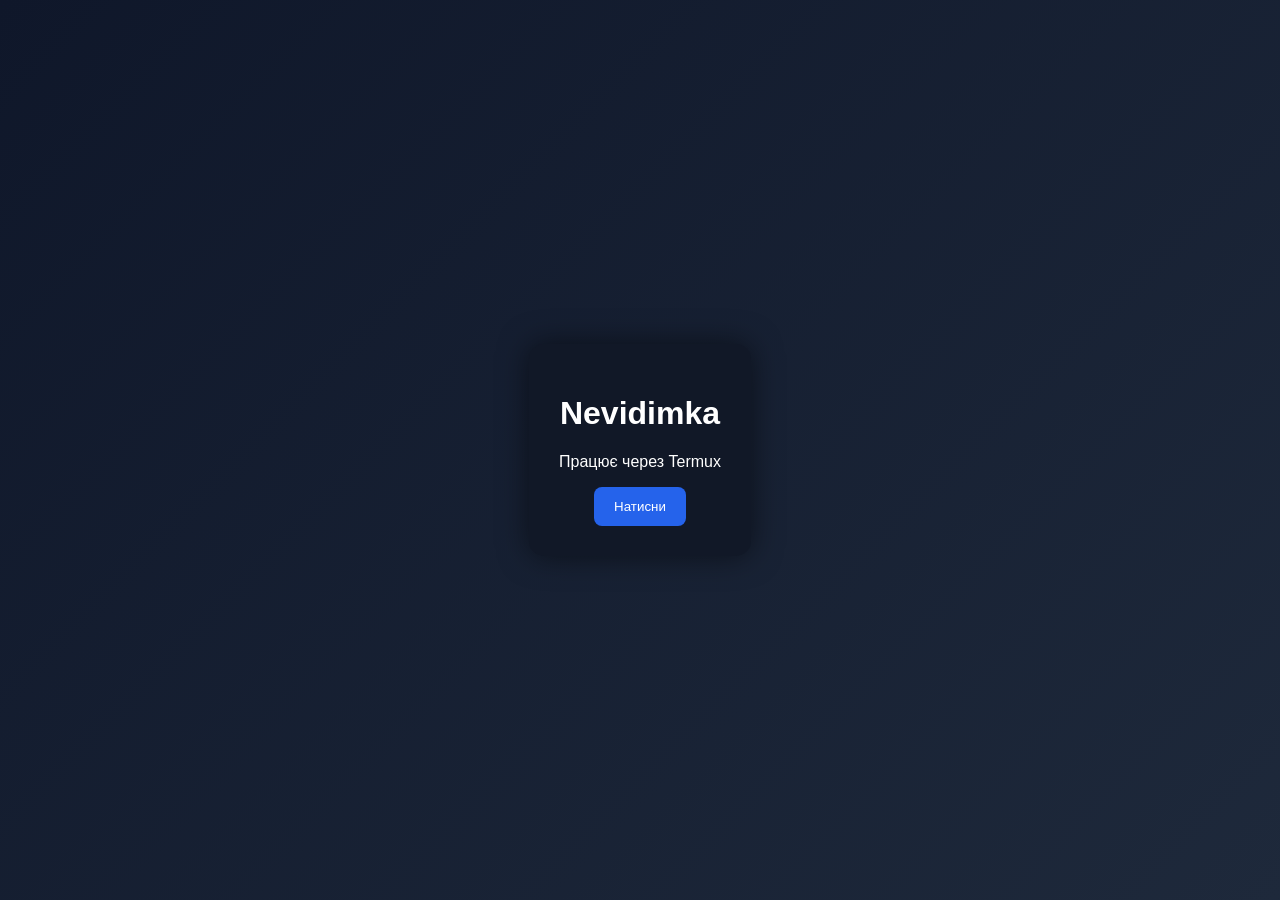
==== commit 15d35c2b: "nevidimka чат з найомст" ====
--- a/index.html
+++ b/index.html
@@ -1,912 +1,41 @@
 <!DOCTYPE html>
-<html lang="uk">
+<html>
 <head>
 <meta charset="UTF-8">
-<meta name="viewport" content="width=device-width, initial-scale=1.0, maximum-scale=1.0, user-scalable=no">
-<title>Nevidimka — Знайомства</title>
+<title>Nevidimka</title>
 <style>
-@import url('https://fonts.googleapis.com/css2?family=Unbounded:wght@400;700;900&family=Manrope:wght@400;500;600;700&display=swap');
-
-*,*::before,*::after{margin:0;padding:0;box-sizing:border-box;-webkit-tap-highlight-color:transparent}
-html,body{height:100%;background:#09091a;color:#edeeff;font-family:'Manrope',Arial,sans-serif;overflow-x:hidden}
-
-/* BG */
-.bg-layer{position:fixed;inset:0;z-index:0;pointer-events:none;background:#09091a;overflow:hidden}
-.bg-layer::before{content:'';position:absolute;width:500px;height:500px;border-radius:50%;background:radial-gradient(circle,rgba(124,92,252,.22) 0%,transparent 70%);top:-150px;left:-150px}
-.bg-layer::after{content:'';position:absolute;width:400px;height:400px;border-radius:50%;background:radial-gradient(circle,rgba(224,64,251,.15) 0%,transparent 70%);bottom:80px;right:-100px}
-
-/* PAGE */
-.page{display:none;animation:fin .35s ease}
-.page.active{display:block}
-@keyframes fin{from{opacity:0;transform:translateY(12px)}to{opacity:1;transform:translateY(0)}}
-
-.page-wrap{min-height:100vh;padding-bottom:72px;position:relative;z-index:1}
-
-/* TOP NAV */
-.top-nav{position:sticky;top:0;z-index:50;background:rgba(9,9,26,.9);backdrop-filter:blur(16px);border-bottom:1px solid rgba(124,92,252,.15);padding:14px 20px;display:flex;align-items:center;justify-content:space-between}
-.logo{font-family:'Unbounded',sans-serif;font-weight:900;font-size:17px;background:linear-gradient(90deg,#7c5cfc,#e040fb);-webkit-background-clip:text;-webkit-text-fill-color:transparent;background-clip:text}
-.top-badge{background:linear-gradient(135deg,#7c5cfc,#e040fb);color:#fff;font-size:10px;font-weight:700;padding:4px 11px;border-radius:20px;letter-spacing:.6px;text-transform:uppercase}
-
-/* HERO */
-.hero{padding:48px 20px 32px;text-align:center}
-.eyebrow{display:inline-flex;align-items:center;gap:7px;background:rgba(0,229,255,.08);border:1px solid rgba(0,229,255,.2);padding:5px 14px;border-radius:20px;font-size:11px;color:#00e5ff;font-weight:600;letter-spacing:.8px;text-transform:uppercase;margin-bottom:24px}
-.pdot{width:6px;height:6px;background:#00e5ff;border-radius:50%;animation:pdot 2s ease-in-out infinite}
-@keyframes pdot{0%,100%{opacity:1;transform:scale(1)}50%{opacity:.3;transform:scale(.6)}}
-.hero h1{font-family:'Unbounded',sans-serif;font-size:clamp(26px,7vw,46px);font-weight:900;line-height:1.15;letter-spacing:-.5px;margin-bottom:16px}
-.grad-text{background:linear-gradient(90deg,#7c5cfc,#e040fb,#00e5ff);-webkit-background-clip:text;-webkit-text-fill-color:transparent;background-clip:text;background-size:200%;animation:flow 4s linear infinite}
-@keyframes flow{0%{background-position:0%}100%{background-position:200%}}
-.hero-sub{color:#7b7fa8;font-size:14px;line-height:1.7;max-width:320px;margin:0 auto 28px}
-.hero-btns{display:flex;flex-direction:column;align-items:center;gap:10px}
-
-/* BTN */
-.btn{display:flex;align-items:center;justify-content:center;gap:8px;width:100%;max-width:280px;padding:15px 28px;border-radius:50px;border:none;font-family:'Manrope',Arial,sans-serif;font-size:15px;font-weight:700;cursor:pointer;text-decoration:none;transition:transform .15s,box-shadow .15s;letter-spacing:.2px}
-.btn:active{transform:scale(.96)}
-.btn-main{background:linear-gradient(135deg,#7c5cfc,#e040fb);color:#fff;box-shadow:0 8px 28px rgba(124,92,252,.45)}
-.btn-ghost{background:none;color:#7b7fa8;text-decoration:underline;text-underline-offset:4px;font-size:13px;max-width:none}
-
-/* STATS */
-.stats{display:flex;margin:0 20px 40px;border:1px solid rgba(124,92,252,.15);border-radius:18px;overflow:hidden;background:rgba(19,22,42,.7);backdrop-filter:blur(12px)}
-.stat{flex:1;padding:18px 10px;text-align:center;border-right:1px solid rgba(124,92,252,.15)}
-.stat:last-child{border-right:none}
-.sv{font-family:'Unbounded',sans-serif;font-size:19px;font-weight:900;background:linear-gradient(135deg,#7c5cfc,#e040fb);-webkit-background-clip:text;-webkit-text-fill-color:transparent;background-clip:text}
-.sl{font-size:10px;color:#7b7fa8;margin-top:3px;font-weight:500}
-
-/* SEC */
-.sec{padding:0 20px 40px}
-.sec-title{font-family:'Unbounded',sans-serif;font-size:14px;font-weight:700;color:#edeeff;margin-bottom:18px;display:flex;align-items:center;gap:8px}
-.sec-title::after{content:'';flex:1;height:1px;background:linear-gradient(90deg,rgba(124,92,252,.3),transparent)}
-
-/* CARDS */
-.cards-row{display:flex;gap:12px;overflow-x:auto;padding-bottom:6px;-webkit-overflow-scrolling:touch;scroll-snap-type:x mandatory}
-.cards-row::-webkit-scrollbar{display:none}
-.pcard{min-width:150px;background:#13162a;border:1px solid rgba(124,92,252,.15);border-radius:18px;overflow:hidden;flex-shrink:0;scroll-snap-align:start;cursor:pointer;position:relative;transition:transform .15s}
-.pcard:active{transform:scale(.96)}
-.pavatar{width:100%;aspect-ratio:3/4;display:flex;align-items:center;justify-content:center;font-size:52px;position:relative}
-.pinfo{padding:10px 12px 12px}
-.pname{font-size:13px;font-weight:700;margin-bottom:2px;color:#edeeff}
-.ploc{font-size:11px;color:#7b7fa8}
-.ptags{display:flex;gap:5px;flex-wrap:wrap;margin-top:7px}
-.ptag{font-size:10px;font-weight:600;padding:2px 7px;border-radius:7px;background:rgba(124,92,252,.15);color:#a085ff;border:1px solid rgba(124,92,252,.2)}
-.online-dot{position:absolute;top:9px;right:9px;width:9px;height:9px;background:#00e564;border-radius:50%;border:2px solid #13162a;box-shadow:0 0 6px rgba(0,229,100,.7)}
-.newbadge{position:absolute;top:9px;left:9px;background:linear-gradient(135deg,#e040fb,#7c5cfc);color:#fff;font-size:9px;font-weight:800;padding:2px 7px;border-radius:6px;letter-spacing:.4px;text-transform:uppercase}
-
-/* MATCH BANNER */
-.mbanner{margin:0 20px 40px;background:linear-gradient(135deg,rgba(124,92,252,.12),rgba(224,64,251,.08));border:1px solid rgba(124,92,252,.25);border-radius:22px;padding:26px 22px;text-align:center;position:relative;overflow:hidden}
-.mbanner::after{content:'';position:absolute;top:-30px;right:-30px;width:100px;height:100px;border-radius:50%;background:rgba(224,64,251,.15);filter:blur(25px)}
-.mbanner h2{font-family:'Unbounded',sans-serif;font-size:18px;font-weight:900;margin-bottom:8px}
-.mbanner p{font-size:13px;color:#7b7fa8;line-height:1.6;margin-bottom:18px}
-
-/* FEATURES */
-.feats{display:flex;flex-direction:column;gap:10px}
-.feat{background:rgba(19,22,42,.75);border:1px solid rgba(124,92,252,.13);border-radius:16px;padding:16px;display:flex;gap:14px;align-items:flex-start}
-.ficon{width:44px;height:44px;border-radius:13px;display:flex;align-items:center;justify-content:center;font-size:20px;flex-shrink:0;background:var(--fb,rgba(124,92,252,.12));border:1px solid var(--fc,rgba(124,92,252,.18))}
-.ftitle{font-size:13px;font-weight:700;margin-bottom:3px}
-.fdesc{font-size:12px;color:#7b7fa8;line-height:1.6}
-
-/* STEPS */
-.steps{display:flex;flex-direction:column}
-.step{display:flex;gap:14px;padding-bottom:24px;position:relative}
-.step:not(:last-child)::before{content:'';position:absolute;left:18px;top:44px;bottom:0;width:1px;background:linear-gradient(180deg,rgba(124,92,252,.4),transparent)}
-.snum{width:36px;height:36px;border-radius:50%;background:linear-gradient(135deg,#7c5cfc,#e040fb);display:flex;align-items:center;justify-content:center;font-family:'Unbounded',sans-serif;font-size:12px;font-weight:900;color:#fff;flex-shrink:0;box-shadow:0 4px 14px rgba(124,92,252,.4)}
-.sbody{padding-top:6px}
-.stitle{font-size:13px;font-weight:700;margin-bottom:3px}
-.sdesc{font-size:12px;color:#7b7fa8;line-height:1.6}
-
-/* ── DASHBOARD (after login) ────────── */
-.dash-header{padding:24px 20px 16px;display:flex;align-items:center;justify-content:space-between}
-.dash-greet{font-family:'Unbounded',sans-serif;font-size:16px;font-weight:900}
-.dash-greet span{display:block;font-family:'Manrope',sans-serif;font-size:12px;color:#7b7fa8;font-weight:500;margin-top:2px}
-.avatar-me{width:44px;height:44px;border-radius:50%;background:linear-gradient(135deg,#7c5cfc,#e040fb);display:flex;align-items:center;justify-content:center;font-size:22px;border:2px solid rgba(124,92,252,.4)}
-
-.dash-cards{display:flex;gap:12px;padding:0 20px 28px;overflow-x:auto;-webkit-overflow-scrolling:touch}
-.dash-cards::-webkit-scrollbar{display:none}
-.dcard{min-width:140px;flex-shrink:0;background:#13162a;border:1px solid rgba(124,92,252,.15);border-radius:18px;padding:16px;text-align:center;cursor:pointer;transition:transform .15s}
-.dcard:active{transform:scale(.96)}
-.dcard-ico{font-size:30px;margin-bottom:8px}
-.dcard-val{font-family:'Unbounded',sans-serif;font-size:22px;font-weight:900;background:linear-gradient(135deg,#7c5cfc,#e040fb);-webkit-background-clip:text;-webkit-text-fill-color:transparent;background-clip:text}
-.dcard-lbl{font-size:11px;color:#7b7fa8;margin-top:3px;font-weight:500}
-
-.like-strip{padding:0 20px 28px}
-.like-title{font-family:'Unbounded',sans-serif;font-size:13px;font-weight:700;margin-bottom:14px;display:flex;align-items:center;gap:8px}
-.like-title::after{content:'';flex:1;height:1px;background:linear-gradient(90deg,rgba(124,92,252,.3),transparent)}
-
-.like-row{display:flex;gap:10px;overflow-x:auto;-webkit-overflow-scrolling:touch}
-.like-row::-webkit-scrollbar{display:none}
-.lcard{min-width:100px;flex-shrink:0;background:#13162a;border:1px solid rgba(124,92,252,.15);border-radius:16px;overflow:hidden;cursor:pointer;transition:transform .15s;position:relative}
-.lcard:active{transform:scale(.95)}
-.lcard-av{width:100%;aspect-ratio:1;display:flex;align-items:center;justify-content:center;font-size:36px}
-.lcard-name{font-size:11px;font-weight:700;padding:6px 8px 8px;text-align:center}
-.lcard-new{position:absolute;top:6px;right:6px;width:9px;height:9px;background:#e040fb;border-radius:50%;border:2px solid #13162a}
-
-.action-strip{display:grid;grid-template-columns:1fr 1fr;gap:12px;padding:0 20px 28px}
-.acard{background:#13162a;border:1px solid rgba(124,92,252,.15);border-radius:18px;padding:18px 16px;cursor:pointer;transition:transform .15s;position:relative;overflow:hidden}
-.acard:active{transform:scale(.97)}
-.acard::before{content:'';position:absolute;top:-20px;right:-20px;width:60px;height:60px;border-radius:50%;background:var(--ac,rgba(124,92,252,.15));filter:blur(15px)}
-.acard-ico{font-size:26px;margin-bottom:8px}
-.acard-title{font-size:12px;font-weight:700;margin-bottom:3px}
-.acard-sub{font-size:11px;color:#7b7fa8}
-
-/* SWIPE PAGE */
-.swipe-wrap{padding:16px 20px 20px;display:flex;flex-direction:column;align-items:center}
-.swipe-card{width:100%;max-width:320px;background:#13162a;border:1px solid rgba(124,92,252,.2);border-radius:24px;overflow:hidden;box-shadow:0 12px 40px rgba(0,0,0,.5);position:relative}
-.swipe-avatar{width:100%;aspect-ratio:.75;display:flex;align-items:center;justify-content:center;font-size:80px;position:relative}
-.swipe-gradient{position:absolute;bottom:0;left:0;right:0;height:50%;background:linear-gradient(transparent,rgba(9,9,26,.95))}
-.swipe-info{padding:16px 18px 18px}
-.swipe-name{font-family:'Unbounded',sans-serif;font-size:20px;font-weight:900;margin-bottom:4px}
-.swipe-meta{font-size:13px;color:#7b7fa8;margin-bottom:10px}
-.swipe-bio{font-size:13px;color:#c0c4e8;line-height:1.6}
-.swipe-tags{display:flex;gap:7px;flex-wrap:wrap;margin-top:12px}
-.swipe-actions{display:flex;justify-content:center;gap:20px;padding:20px 20px 0}
-.sact{width:60px;height:60px;border-radius:50%;border:none;display:flex;align-items:center;justify-content:center;font-size:24px;cursor:pointer;transition:transform .15s,box-shadow .15s}
-.sact:active{transform:scale(.9)}
-.sact-no{background:#1e1535;box-shadow:0 4px 16px rgba(0,0,0,.4)}
-.sact-yes{background:linear-gradient(135deg,#7c5cfc,#e040fb);box-shadow:0 6px 22px rgba(124,92,252,.5)}
-.sact-super{background:#1e2535;box-shadow:0 4px 16px rgba(0,0,0,.4)}
-.swipe-counter{font-size:12px;color:#7b7fa8;text-align:center;margin-top:16px}
-
-/* PROFILE PAGE */
-.prof-head{padding:32px 20px 20px;display:flex;flex-direction:column;align-items:center;text-align:center}
-.prof-av{width:90px;height:90px;border-radius:50%;background:linear-gradient(135deg,#7c5cfc,#e040fb);display:flex;align-items:center;justify-content:center;font-size:44px;margin-bottom:14px;border:3px solid rgba(124,92,252,.4);box-shadow:0 8px 28px rgba(124,92,252,.35);overflow:hidden;object-fit:cover}
-.prof-av img{width:100%;height:100%;object-fit:cover;border-radius:50%}
-.prof-name{font-family:'Unbounded',sans-serif;font-size:20px;font-weight:900;margin-bottom:4px}
-.prof-sub{font-size:13px;color:#7b7fa8;margin-bottom:16px}
-.prof-stats{display:flex;gap:0;border:1px solid rgba(124,92,252,.15);border-radius:16px;overflow:hidden;width:100%;max-width:300px;margin-bottom:24px;background:rgba(19,22,42,.7)}
-.ps{flex:1;padding:14px 8px;text-align:center;border-right:1px solid rgba(124,92,252,.15)}
-.ps:last-child{border-right:none}
-.psv{font-family:'Unbounded',sans-serif;font-size:17px;font-weight:900;background:linear-gradient(135deg,#7c5cfc,#e040fb);-webkit-background-clip:text;-webkit-text-fill-color:transparent;background-clip:text}
-.psl{font-size:10px;color:#7b7fa8;margin-top:2px}
-.prof-edit{background:rgba(124,92,252,.12);border:1px solid rgba(124,92,252,.25);color:#a085ff;font-family:'Manrope',Arial,sans-serif;font-size:13px;font-weight:700;padding:10px 24px;border-radius:50px;cursor:pointer;transition:transform .15s}
-.prof-edit:active{transform:scale(.96)}
-
-.prof-menu{padding:0 20px 20px;display:flex;flex-direction:column;gap:8px}
-.pmrow{background:#13162a;border:1px solid rgba(124,92,252,.12);border-radius:14px;padding:15px 16px;display:flex;align-items:center;gap:12px;cursor:pointer;transition:transform .15s}
-.pmrow:active{transform:scale(.98)}
-.pmrow-ico{font-size:20px;width:36px;text-align:center}
-.pmrow-txt{flex:1}
-.pmrow-title{font-size:13px;font-weight:700}
-.pmrow-sub{font-size:11px;color:#7b7fa8;margin-top:1px}
-.pmrow-arr{color:#7b7fa8;font-size:16px}
-
-/* EDIT PAGE */
-.edit-photo-area{padding:24px 20px 0;display:flex;flex-direction:column;align-items:center;gap:16px}
-.edit-main-photo{width:110px;height:110px;border-radius:50%;background:linear-gradient(135deg,#7c5cfc,#e040fb);display:flex;align-items:center;justify-content:center;font-size:52px;border:3px solid rgba(124,92,252,.4);box-shadow:0 8px 28px rgba(124,92,252,.35);overflow:hidden;position:relative;cursor:pointer}
-.edit-main-photo img{width:100%;height:100%;object-fit:cover;border-radius:50%}
-.edit-main-photo .cam-overlay{position:absolute;inset:0;background:rgba(0,0,0,.45);display:flex;align-items:center;justify-content:center;border-radius:50%;opacity:0;transition:opacity .2s}
-.edit-main-photo:active .cam-overlay{opacity:1}
-.cam-overlay span{font-size:28px}
-.edit-photo-hint{font-size:12px;color:#7b7fa8;text-align:center}
-
-.photo-grid{display:grid;grid-template-columns:repeat(3,1fr);gap:10px;padding:16px 20px 0}
-.photo-slot{aspect-ratio:1;border-radius:14px;background:#13162a;border:1.5px dashed rgba(124,92,252,.25);display:flex;align-items:center;justify-content:center;cursor:pointer;overflow:hidden;position:relative;transition:border-color .2s}
-.photo-slot:active{border-color:#7c5cfc}
-.photo-slot img{width:100%;height:100%;object-fit:cover;border-radius:12px}
-.photo-slot .add-ico{font-size:26px;color:rgba(124,92,252,.5)}
-.photo-slot .del-btn{position:absolute;top:5px;right:5px;background:rgba(224,64,251,.85);border:none;border-radius:50%;width:22px;height:22px;color:#fff;font-size:13px;cursor:pointer;display:flex;align-items:center;justify-content:center;line-height:1}
-
-.edit-form{padding:20px 20px 0}
-.edit-save{padding:16px 20px 32px}
-.edit-save .btn{max-width:none;width:100%}
-
-/* toast */
-.toast{position:fixed;bottom:80px;left:50%;transform:translateX(-50%) translateY(20px);z-index:999;background:linear-gradient(135deg,#7c5cfc,#e040fb);color:#fff;font-size:13px;font-weight:700;padding:12px 24px;border-radius:50px;opacity:0;transition:opacity .3s,transform .3s;pointer-events:none;white-space:nowrap;box-shadow:0 6px 24px rgba(124,92,252,.5)}
-.toast.show{opacity:1;transform:translateX(-50%) translateY(0)}
-
-/* BOTTOM NAV */
-.bottom-nav{position:fixed;bottom:0;left:0;right:0;z-index:100;background:rgba(9,9,26,.96);backdrop-filter:blur(20px);-webkit-backdrop-filter:blur(20px);border-top:1px solid rgba(124,92,252,.18);display:flex;justify-content:space-around;align-items:flex-end;padding:10px 0 14px;height:62px}
-.ni{display:flex;flex-direction:column;align-items:center;gap:3px;cursor:pointer;opacity:.4;transition:opacity .15s;min-width:52px;position:relative}
-.ni.on{opacity:1}
-.ni-ico{font-size:22px;line-height:1}
-.ni-lbl{font-size:10px;font-weight:600;letter-spacing:.2px;color:#7b7fa8}
-.ni.on .ni-lbl{background:linear-gradient(90deg,#7c5cfc,#e040fb);-webkit-background-clip:text;-webkit-text-fill-color:transparent;background-clip:text}
-.ni-center .ni-ico{background:linear-gradient(135deg,#7c5cfc,#e040fb);border-radius:50%;width:44px;height:44px;display:flex;align-items:center;justify-content:center;font-size:20px;margin-top:-12px;box-shadow:0 4px 18px rgba(124,92,252,.55)}
-.ni-center{opacity:1!important}
-.ndot{position:absolute;top:0;right:6px;width:7px;height:7px;background:#e040fb;border-radius:50%;border:1.5px solid #09091a}
-
-/* MODAL */
-.overlay{display:none;position:fixed;inset:0;z-index:200;background:rgba(5,5,18,.82);backdrop-filter:blur(6px);align-items:flex-end;justify-content:center}
-.overlay.open{display:flex;animation:fin .2s}
-.modal{background:#0e1020;border:1px solid rgba(124,92,252,.18);border-radius:26px 26px 0 0;padding:24px 22px 36px;width:100%;max-width:480px;animation:sup .3s cubic-bezier(.34,1.56,.64,1);max-height:85vh;overflow-y:auto;position:relative}
-@keyframes sup{from{transform:translateY(100%)}to{transform:translateY(0)}}
-.mhandle{width:38px;height:4px;background:rgba(124,92,252,.25);border-radius:2px;margin:0 auto 22px}
-.modal h2{font-family:'Unbounded',sans-serif;font-size:19px;font-weight:900;text-align:center;margin-bottom:6px}
-.modal-sub{font-size:13px;color:#7b7fa8;text-align:center;margin-bottom:24px}
-.mclose{position:absolute;top:18px;right:18px;background:rgba(124,92,252,.12);border:none;color:#7b7fa8;width:32px;height:32px;border-radius:50%;cursor:pointer;display:flex;align-items:center;justify-content:center;font-size:16px}
-.fg{margin-bottom:14px}
-.fl{font-size:11px;font-weight:600;color:#7b7fa8;margin-bottom:7px;display:block}
-.fi{width:100%;background:#13162a;border:1px solid rgba(124,92,252,.15);border-radius:13px;padding:13px 15px;color:#edeeff;font-family:'Manrope',Arial,sans-serif;font-size:14px;outline:none;transition:border-color .2s;-webkit-appearance:none}
-.fi:focus{border-color:#7c5cfc}
-.fi::placeholder{color:#4a4e6a}
-.gbts{display:flex;gap:8px}
-.gbt{flex:1;padding:11px 6px;border-radius:12px;border:1px solid rgba(124,92,252,.15);background:#13162a;color:#edeeff;font-family:'Manrope',Arial,sans-serif;font-size:12px;font-weight:600;cursor:pointer;transition:all .15s;text-align:center}
-.gbt.sel{background:rgba(124,92,252,.2);border-color:#7c5cfc;color:#a085ff}
-.mnote{font-size:11px;color:#4a4e6a;text-align:center;margin-top:12px;line-height:1.5}
-
-/* SUCCESS ANIMATION */
-.success-screen{position:fixed;inset:0;z-index:300;background:#09091a;display:flex;flex-direction:column;align-items:center;justify-content:center;text-align:center;padding:40px}
-.success-screen.hidden{display:none}
-.success-ico{font-size:72px;margin-bottom:20px;animation:pop .5s cubic-bezier(.34,1.56,.64,1)}
-@keyframes pop{from{transform:scale(0)}to{transform:scale(1)}}
-.success-title{font-family:'Unbounded',sans-serif;font-size:24px;font-weight:900;margin-bottom:10px;background:linear-gradient(90deg,#7c5cfc,#e040fb);-webkit-background-clip:text;-webkit-text-fill-color:transparent;background-clip:text}
-.success-sub{font-size:14px;color:#7b7fa8;line-height:1.7;max-width:280px}
-.success-bar{width:200px;height:4px;background:rgba(124,92,252,.2);border-radius:2px;margin-top:32px;overflow:hidden}
-.success-prog{height:100%;background:linear-gradient(90deg,#7c5cfc,#e040fb);border-radius:2px;animation:prog 2s linear forwards}
-@keyframes prog{from{width:0}to{width:100%}}
+body{
+  margin:0;
+  font-family:Arial;
+  background:linear-gradient(135deg,#0f172a,#1e293b);
+  color:white;
+  display:flex;
+  justify-content:center;
+  align-items:center;
+  height:100vh;
+}
+.card{
+  background:#111827;
+  padding:30px;
+  border-radius:15px;
+  text-align:center;
+  box-shadow:0 0 30px rgba(0,0,0,0.5);
+}
+button{
+  padding:12px 20px;
+  background:#2563eb;
+  border:none;
+  border-radius:8px;
+  color:white;
+}
 </style>
 </head>
 <body>
-<div class="bg-layer"></div>
-
-<!-- ══ SUCCESS SCREEN ══════════════════════ -->
-<div class="success-screen hidden" id="successScreen">
-  <div class="success-ico">🎉</div>
-  <div class="success-title">Вітаємо!</div>
-  <p class="success-sub">Твоя анкета створена. Заходь у стрічку — тебе вже хтось шукає 💜</p>
-  <div class="success-bar"><div class="success-prog"></div></div>
+<div class="card">
+  <h1>Nevidimka</h1>
+  <p>Працює через Termux</p>
+  <button onclick="alert('Все працює!')">Натисни</button>
 </div>
-
-<!-- ══ LANDING PAGE ════════════════════════ -->
-<div id="landingPage" class="page active">
-  <div class="page-wrap">
-    <nav class="top-nav">
-      <div class="logo">Nevidimka</div>
-      <div class="top-badge">🔥 Beta</div>
-    </nav>
-    <div>
-      <section class="hero">
-        <div class="eyebrow"><div class="pdot"></div><span id="onlineCount">1 247</span> онлайн зараз</div>
-        <h1><span class="grad-text">nevidimka</span></h1>
-
-        <div class="hero-btns">
-          <button class="btn btn-main" onclick="openM()">🚀 Почати знайомства</button>
-          <button class="btn btn-ghost" onclick="document.querySelector('.cards-row').scrollIntoView({behavior:'smooth'})">Переглянути анкети →</button>
-        </div>
-      </section>
-
-      <div class="stats">
-        <div class="stat"><div class="sv" id="statMembers">48 000</div><div class="sl">Учасників</div></div>
-        <div class="stat"><div class="sv" id="statPairs">3 200</div><div class="sl">Пар</div></div>
-        <div class="stat"><div class="sv">98%</div><div class="sl">Безпечно</div></div>
-      </div>
-
-      <div class="sec">
-        <div class="sec-title">✨ Нові анкети</div>
-        <div class="cards-row">
-          <div class="pcard" onclick="openM()"><div class="online-dot"></div><div class="newbadge">Новий</div><div class="pavatar" style="background:linear-gradient(145deg,#1a0a40,#2d0b5a)">🌸</div><div class="pinfo"><div class="pname">Аліна, 23</div><div class="ploc">📍 Київ</div><div class="ptags"><span class="ptag">💃 Активна</span><span class="ptag">🎨 Арт</span></div></div></div>
-          <div class="pcard" onclick="openM()"><div class="pavatar" style="background:linear-gradient(145deg,#0a1540,#0b2a5a)">🌊</div><div class="pinfo"><div class="pname">Максим, 27</div><div class="ploc">📍 Львів</div><div class="ptags"><span class="ptag">🏄 Спорт</span><span class="ptag">🎸 Музика</span></div></div></div>
-          <div class="pcard" onclick="openM()"><div class="online-dot"></div><div class="pavatar" style="background:linear-gradient(145deg,#2a0a2a,#4a0b3a)">🌙</div><div class="pinfo"><div class="pname">Соня, 25</div><div class="ploc">📍 Одеса</div><div class="ptags"><span class="ptag">📚 Книги</span><span class="ptag">✈️ Тревел</span></div></div></div>
-          <div class="pcard" onclick="openM()"><div class="newbadge">Новий</div><div class="pavatar" style="background:linear-gradient(145deg,#0a2a1a,#0b4028)">🍃</div><div class="pinfo"><div class="pname">Данило, 29</div><div class="ploc">📍 Харків</div><div class="ptags"><span class="ptag">🌿 Природа</span><span class="ptag">📷 Фото</span></div></div></div>
-          <div class="pcard" onclick="openM()"><div class="online-dot"></div><div class="pavatar" style="background:linear-gradient(145deg,#2a1a00,#4a2e00)">☀️</div><div class="pinfo"><div class="pname">Катя, 22</div><div class="ploc">📍 Дніпро</div><div class="ptags"><span class="ptag">☕ Кава</span><span class="ptag">🎬 Кіно</span></div></div></div>
-        </div>
-      </div>
-
-      <div class="mbanner">
-        <h2>👁️ Хто переглядав тебе?</h2>
-        <p>Дізнайся хто зацікавився твоєю анкетою — анонімно та безпечно.</p>
-        <button class="btn btn-main" style="margin:0 auto" onclick="openM()">Переглянути ❤️</button>
-      </div>
-
-      <div class="sec">
-        <div class="sec-title">🛡️ Переваги</div>
-        <div class="feats">
-          <div class="feat"><div class="ficon" style="--fb:rgba(0,229,255,.1);--fc:rgba(0,229,255,.2)">👻</div><div><div class="ftitle">100% Анонімність</div><div class="fdesc">Твої дані захищені. Відкривайся лише тоді, коли сам захочеш.</div></div></div>
-          <div class="feat"><div class="ficon" style="--fb:rgba(224,64,251,.1);--fc:rgba(224,64,251,.2)">💌</div><div><div class="ftitle">Взаємні симпатії</div><div class="fdesc">Повідомлення лише після взаємного лайку — ніякого спаму.</div></div></div>
-          <div class="feat"><div class="ficon" style="--fb:rgba(255,200,0,.1);--fc:rgba(255,200,0,.2)">⚡</div><div><div class="ftitle">Швидкі знайомства</div><div class="fdesc">Алгоритм підбирає найкращі збіги за інтересами та місцем.</div></div></div>
-          <div class="feat"><div class="ficon" style="--fb:rgba(0,200,130,.1);--fc:rgba(0,200,130,.2)">🔒</div><div><div class="ftitle">Верифікація</div><div class="fdesc">Усі анкети перевірені через Telegram — реальні люди без ботів.</div></div></div>
-        </div>
-      </div>
-
-      <div class="sec">
-        <div class="sec-title">⚙️ Як це працює</div>
-        <div class="steps">
-          <div class="step"><div class="snum">1</div><div class="sbody"><div class="stitle">Створи анкету за хвилину</div><div class="sdesc">Кілька фото, кілька слів про себе — і ти вже в грі.</div></div></div>
-          <div class="step"><div class="snum">2</div><div class="sbody"><div class="stitle">Ставай невидимим або помітним</div><div class="sdesc">Переглядай анкети анонімно або відкрийся тим, хто зацікавив.</div></div></div>
-          <div class="step"><div class="snum">3</div><div class="sbody"><div class="stitle">Матч → Чат у Telegram</div><div class="sdesc">При взаємному інтересі відкривається чат у Telegram.</div></div></div>
-          <div class="step"><div class="snum">4</div><div class="sbody"><div class="stitle">Зустрінься в реальному житті</div><div class="sdesc">Від першого повідомлення до першого побачення — ми з тобою. 💜</div></div></div>
-        </div>
-      </div>
-    </div>
-  </div>
-</div>
-
-<!-- ══ HOME (after login) ══════════════════ -->
-<div id="homePage" class="page">
-  <div class="page-wrap">
-    <nav class="top-nav">
-      <div class="logo">Nevidimka</div>
-      <div style="display:flex;gap:8px;align-items:center">
-        <div style="font-size:11px;color:#00e5ff;font-weight:600">● Онлайн</div>
-      </div>
-    </nav>
-    <div>
-      <div class="dash-header">
-        <div class="dash-greet">
-          Привіт, <span id="userNameDisplay">nevidimka</span>
-          <span>Знайди свою другу половинку 💜</span>
-        </div>
-        <div class="avatar-me" id="avatarMe">😊</div>
-      </div>
-
-      <div class="dash-cards">
-        <div class="dcard" onclick="showPage('swipePage');setNi(1)">
-          <div class="dcard-ico">💫</div>
-          <div class="dcard-val">24</div>
-          <div class="dcard-lbl">Нових анкет</div>
-        </div>
-        <div class="dcard">
-          <div class="dcard-ico">❤️</div>
-          <div class="dcard-val">7</div>
-          <div class="dcard-lbl">Симпатій</div>
-        </div>
-        <div class="dcard">
-          <div class="dcard-ico">✨</div>
-          <div class="dcard-val">3</div>
-          <div class="dcard-lbl">Матчі</div>
-        </div>
-        <div class="dcard">
-          <div class="dcard-ico">👁️</div>
-          <div class="dcard-val">41</div>
-          <div class="dcard-lbl">Переглядів</div>
-        </div>
-      </div>
-
-      <div class="like-strip">
-        <div class="like-title">💝 Тебе вподобали</div>
-        <div class="like-row">
-          <div class="lcard" onclick="showPage('swipePage');setNi(1)"><div class="lcard-new"></div><div class="lcard-av" style="background:linear-gradient(145deg,#1a0a40,#2d0b5a)">🌸</div><div class="lcard-name">Аліна, 23</div></div>
-          <div class="lcard" onclick="showPage('swipePage');setNi(1)"><div class="lcard-new"></div><div class="lcard-av" style="background:linear-gradient(145deg,#2a0a2a,#4a0b3a)">🌙</div><div class="lcard-name">Соня, 25</div></div>
-          <div class="lcard" onclick="showPage('swipePage');setNi(1)"><div class="lcard-av" style="background:linear-gradient(145deg,#2a1a00,#4a2e00)">☀️</div><div class="lcard-name">Катя, 22</div></div>
-          <div class="lcard" onclick="showPage('swipePage');setNi(1)"><div class="lcard-av" style="background:linear-gradient(145deg,#0a2a1a,#0b4028)">🍃</div><div class="lcard-name">Оля, 26</div></div>
-        </div>
-      </div>
-
-      <div class="action-strip">
-        <div class="acard" style="--ac:rgba(124,92,252,.2)" onclick="showPage('swipePage');setNi(1)">
-          <div class="acard-ico">💫</div>
-          <div class="acard-title">Стрічка</div>
-          <div class="acard-sub">Знайти нові анкети</div>
-        </div>
-        <div class="acard" style="--ac:rgba(224,64,251,.2)">
-          <div class="acard-ico">💬</div>
-          <div class="acard-title">Повідомлення</div>
-          <div class="acard-sub">3 нових чати</div>
-        </div>
-        <div class="acard" style="--ac:rgba(0,229,255,.15)">
-          <div class="acard-ico">⭐</div>
-          <div class="acard-title">Преміум</div>
-          <div class="acard-sub">Більше можливостей</div>
-        </div>
-        <div class="acard" style="--ac:rgba(255,180,0,.15)" onclick="showPage('profilePage');setNi(4)">
-          <div class="acard-ico">✏️</div>
-          <div class="acard-title">Мій профіль</div>
-          <div class="acard-sub">Редагувати анкету</div>
-        </div>
-      </div>
-    </div>
-  </div>
-</div>
-
-<!-- ══ SWIPE PAGE ══════════════════════════ -->
-<div id="swipePage" class="page">
-  <div class="page-wrap">
-    <nav class="top-nav">
-      <div class="logo">Стрічка</div>
-      <div style="font-size:12px;color:#7b7fa8">24 анкети</div>
-    </nav>
-    <div class="swipe-wrap">
-      <div class="swipe-card" id="swipeCard">
-        <div class="swipe-avatar" style="background:linear-gradient(145deg,#1a0a40,#2d0b5a)" id="swipeAv">
-          <span id="swipeEmoji" style="font-size:80px">🌸</span>
-          <div class="swipe-gradient"></div>
-        </div>
-        <div class="swipe-info">
-          <div class="swipe-name" id="swipeName">Аліна, 23</div>
-          <div class="swipe-meta" id="swipeMeta">📍 Київ · онлайн</div>
-          <div class="swipe-bio" id="swipeBio">Люблю живопис, подорожі та людей, які вміють сміятися над собою. Шукаю когось справжнього.</div>
-          <div class="swipe-tags">
-            <span class="ptag">🎨 Арт</span><span class="ptag">✈️ Тревел</span><span class="ptag">😂 Гумор</span>
-          </div>
-        </div>
-      </div>
-      <div class="swipe-actions">
-        <button class="sact sact-no" onclick="nextSwipe(-1)" title="Пропустити">👎</button>
-        <button class="sact sact-super" onclick="nextSwipe(0)" title="Супер лайк">⭐</button>
-        <button class="sact sact-yes" onclick="nextSwipe(1)" title="Лайк">❤️</button>
-      </div>
-      <div class="swipe-counter" id="swipeCounter">Анкета 1 з 24</div>
-    </div>
-  </div>
-</div>
-
-<!-- ══ PROFILE PAGE ════════════════════════ -->
-<div id="profilePage" class="page">
-  <div class="page-wrap">
-    <nav class="top-nav">
-      <div class="logo">Мій профіль</div>
-    </nav>
-    <div>
-      <div class="prof-head">
-        <div class="prof-av" id="profAvatar">😊</div>
-        <div class="prof-name" id="profName">nevidimka</div>
-        <div class="prof-sub" id="profSub">📍 Місто · 18 років</div>
-        <div class="prof-stats">
-          <div class="ps"><div class="psv">41</div><div class="psl">Перегляди</div></div>
-          <div class="ps"><div class="psv">7</div><div class="psl">Симпатії</div></div>
-          <div class="ps"><div class="psv">3</div><div class="psl">Матчі</div></div>
-        </div>
-        <button class="prof-edit" onclick="openEdit()">✏️ Редагувати анкету</button>
-      </div>
-      <div class="prof-menu">
-        <div class="pmrow"><div class="pmrow-ico">🔔</div><div class="pmrow-txt"><div class="pmrow-title">Сповіщення</div><div class="pmrow-sub">Керування повідомленнями</div></div><div class="pmrow-arr">›</div></div>
-        <div class="pmrow"><div class="pmrow-ico">🛡️</div><div class="pmrow-txt"><div class="pmrow-title">Конфіденційність</div><div class="pmrow-sub">Хто може тебе бачити</div></div><div class="pmrow-arr">›</div></div>
-        <div class="pmrow"><div class="pmrow-ico">⭐</div><div class="pmrow-txt"><div class="pmrow-title">Преміум</div><div class="pmrow-sub">Більше лайків та можливостей</div></div><div class="pmrow-arr">›</div></div>
-        <div class="pmrow"><div class="pmrow-ico">🌐</div><div class="pmrow-txt"><div class="pmrow-title">Мова</div><div class="pmrow-sub">Українська</div></div><div class="pmrow-arr">›</div></div>
-        <div class="pmrow" onclick="logout()"><div class="pmrow-ico">🚪</div><div class="pmrow-txt"><div class="pmrow-title" style="color:#e040fb">Вийти</div><div class="pmrow-sub">Повернутися на головну</div></div><div class="pmrow-arr">›</div></div>
-      </div>
-    </div>
-  </div>
-</div>
-
-<!-- ══ EDIT PAGE ═══════════════════════════ -->
-<div id="editPage" class="page">
-  <div class="page-wrap">
-    <nav class="top-nav">
-      <button onclick="showPage('profilePage');setNi(4)" style="background:none;border:none;color:#a085ff;font-size:22px;cursor:pointer;padding:0">‹</button>
-      <div class="logo" style="font-size:15px">Редагування</div>
-      <div style="width:30px"></div>
-    </nav>
-    <div>
-
-      <!-- Main photo -->
-      <div class="edit-photo-area">
-        <div class="edit-main-photo" id="editMainPhoto" onclick="triggerPhoto('main')">
-          <span id="editMainEmoji">😊</span>
-          <div class="cam-overlay"><span>📷</span></div>
-        </div>
-        <div class="edit-photo-hint">Натисни на фото, щоб змінити<br><span style="color:rgba(124,92,252,.7)">Головне фото анкети</span></div>
-      </div>
-
-      <!-- Photo grid -->
-      <div style="padding:14px 20px 4px">
-        <div style="font-size:11px;font-weight:600;color:#7b7fa8;margin-bottom:10px">📸 ФОТО ГАЛЕРЕЇ (до 6 фото)</div>
-      </div>
-      <div class="photo-grid" id="photoGrid">
-        <div class="photo-slot" id="slot0" onclick="triggerPhoto(0)"><div class="add-ico">＋</div></div>
-        <div class="photo-slot" id="slot1" onclick="triggerPhoto(1)"><div class="add-ico">＋</div></div>
-        <div class="photo-slot" id="slot2" onclick="triggerPhoto(2)"><div class="add-ico">＋</div></div>
-        <div class="photo-slot" id="slot3" onclick="triggerPhoto(3)"><div class="add-ico">＋</div></div>
-        <div class="photo-slot" id="slot4" onclick="triggerPhoto(4)"><div class="add-ico">＋</div></div>
-        <div class="photo-slot" id="slot5" onclick="triggerPhoto(5)"><div class="add-ico">＋</div></div>
-      </div>
-
-      <!-- Hidden file inputs -->
-      <input type="file" id="inputMain" accept="image/*" style="display:none" onchange="handlePhoto(event,'main')">
-      <input type="file" id="input0" accept="image/*" style="display:none" onchange="handlePhoto(event,0)">
-      <input type="file" id="input1" accept="image/*" style="display:none" onchange="handlePhoto(event,1)">
-      <input type="file" id="input2" accept="image/*" style="display:none" onchange="handlePhoto(event,2)">
-      <input type="file" id="input3" accept="image/*" style="display:none" onchange="handlePhoto(event,3)">
-      <input type="file" id="input4" accept="image/*" style="display:none" onchange="handlePhoto(event,4)">
-      <input type="file" id="input5" accept="image/*" style="display:none" onchange="handlePhoto(event,5)">
-
-      <!-- Edit form -->
-      <div class="edit-form">
-        <div class="fg">
-          <label class="fl">Ім'я або нікнейм</label>
-          <input class="fi" id="editName" type="text" maxlength="30" placeholder="Твоє ім'я">
-        </div>
-        <div class="fg">
-          <label class="fl">Вік</label>
-          <input class="fi" id="editAge" type="number" min="18" max="99" placeholder="18–99">
-        </div>
-        <div class="fg">
-          <label class="fl">Стать</label>
-          <div class="gbts">
-            <button class="gbt sel" onclick="pickGE(this)">👩 Жінка</button>
-            <button class="gbt" onclick="pickGE(this)">👨 Чоловік</button>
-            <button class="gbt" onclick="pickGE(this)">🌈 Інше</button>
-          </div>
-        </div>
-        <div class="fg">
-          <label class="fl">Місто</label>
-          <input class="fi" id="editCity" type="text" placeholder="Київ, Львів, Одеса...">
-        </div>
-        <div class="fg">
-          <label class="fl">Про себе</label>
-          <textarea class="fi" id="editBio" rows="4" placeholder="Розкажи трохи про себе..." style="resize:none;line-height:1.6"></textarea>
-        </div>
-        <div class="fg">
-          <label class="fl">Інтереси (через кому)</label>
-          <input class="fi" id="editTags" type="text" placeholder="Музика, Спорт, Кіно, Подорожі...">
-        </div>
-      </div>
-
-      <div class="edit-save">
-        <button class="btn btn-main" onclick="saveEdit()">💾 Зберегти зміни</button>
-      </div>
-    </div>
-  </div>
-</div>
-
-<!-- Toast -->
-<div class="toast" id="toast"></div>
-
-<!-- ══ BOTTOM NAV ══════════════════════════ -->
-<nav class="bottom-nav" id="bottomNav" style="display:none">
-  <div class="ni on" id="ni0" onclick="showPage('homePage');setNi(0)">
-    <div class="ni-ico">🏠</div><div class="ni-lbl">Головна</div>
-  </div>
-  <div class="ni" id="ni1" onclick="showPage('swipePage');setNi(1)">
-    <div class="ndot"></div>
-    <div class="ni-ico">💫</div><div class="ni-lbl">Стрічка</div>
-  </div>
-  <div class="ni ni-center" onclick="showPage('swipePage');setNi(1)">
-    <div class="ni-ico">❤️</div><div class="ni-lbl">Матчі</div>
-  </div>
-  <div class="ni" id="ni3" onclick="setNi(3)">
-    <div class="ndot"></div>
-    <div class="ni-ico">💬</div><div class="ni-lbl">Чати</div>
-  </div>
-  <div class="ni" id="ni4" onclick="showPage('profilePage');setNi(4)">
-    <div class="ni-ico">👤</div><div class="ni-lbl">Профіль</div>
-  </div>
-</nav>
-
-<!-- ══ MODAL ═══════════════════════════════ -->
-<div class="overlay" id="overlay" onclick="closeOuter(event)">
-  <div class="modal">
-    <button class="mclose" onclick="closeM()">✕</button>
-    <div class="mhandle"></div>
-    <h2>👻 Стати невидимкою</h2>
-    <p class="modal-sub">Зареєструйся — швидко та анонімно</p>
-    <div class="fg">
-      <label class="fl">Твоє ім'я або нікнейм</label>
-      <input class="fi" id="regName" type="text" placeholder="Аліна, Макс, Призрак..." maxlength="30">
-    </div>
-    <div class="fg">
-      <label class="fl">Вік</label>
-      <input class="fi" id="regAge" type="number" placeholder="18–99" min="18" max="99">
-    </div>
-    <div class="fg">
-      <label class="fl">Стать</label>
-      <div class="gbts">
-        <button class="gbt sel" onclick="pickG(this)">👩 Жінка</button>
-        <button class="gbt" onclick="pickG(this)">👨 Чоловік</button>
-        <button class="gbt" onclick="pickG(this)">🌈 Інше</button>
-      </div>
-    </div>
-    <div class="fg">
-      <label class="fl">Місто</label>
-      <input class="fi" id="regCity" type="text" placeholder="Київ, Львів, Одеса...">
-    </div>
-    <button class="btn btn-main" style="max-width:none;width:100%;margin-top:6px" onclick="register()">
-      ✈️ Продовжити у Telegram
-    </button>
-    <p class="mnote">Натискаючи кнопку, ти погоджуєшся з умовами використання</p>
-  </div>
-</div>
-
-<script>
-// ── BASE STATS ────────────────────────────
-const BASE_MEMBERS = 48000;
-const BASE_PAIRS   = 3200;
-
-// Format number nicely
-function fmtNum(n){
-  if(n>=1000) return (n/1000).toFixed(1).replace('.0','') + 'K+';
-  return n.toString();
-}
-
-// Animate number counting up
-function animateCount(el, from, to, ms){
-  const start = performance.now();
-  function step(now){
-    const p = Math.min((now - start) / ms, 1);
-    const ease = 1 - Math.pow(1 - p, 3);
-    el.textContent = fmtNum(Math.round(from + (to - from) * ease));
-    if(p < 1) requestAnimationFrame(step);
-    else el.textContent = fmtNum(to);
-  }
-  requestAnimationFrame(step);
-}
-
-// Load & display current stats from shared storage
-async function loadStats(){
-  try {
-    const r = await window.storage.get('nevidimka:stats', true);
-    const data = r ? JSON.parse(r.value) : {members: BASE_MEMBERS, pairs: BASE_PAIRS};
-    animateCount(document.getElementById('statMembers'), BASE_MEMBERS, data.members, 1200);
-    animateCount(document.getElementById('statPairs'),   BASE_PAIRS,   data.pairs,   1200);
-    // online = ~2% of members, random fluctuation
-    const online = Math.round(data.members * 0.025 + Math.random() * 50);
-    document.getElementById('onlineCount').textContent = online.toLocaleString('uk');
-  } catch(e) {
-    // storage not available, show defaults
-    document.getElementById('statMembers').textContent = fmtNum(BASE_MEMBERS);
-    document.getElementById('statPairs').textContent   = fmtNum(BASE_PAIRS);
-  }
-}
-
-// Increment stats on registration
-async function incrementStats(){
-  try {
-    let data = {members: BASE_MEMBERS, pairs: BASE_PAIRS};
-    try {
-      const r = await window.storage.get('nevidimka:stats', true);
-      if(r) data = JSON.parse(r.value);
-    } catch(e){}
-
-    data.members += 1;
-    // ~8% chance of new pair on each registration
-    if(Math.random() < 0.08) data.pairs += 1;
-
-    await window.storage.set('nevidimka:stats', JSON.stringify(data), true);
-
-    // Animate the update on landing page
-    animateCount(document.getElementById('statMembers'), data.members - 1, data.members, 800);
-    if(data.pairs > BASE_PAIRS) animateCount(document.getElementById('statPairs'), data.pairs - 1, data.pairs, 800);
-
-    // Flash glow effect
-    const els = document.querySelectorAll('.stat .sv');
-    els.forEach(el => {
-      el.style.transition = 'text-shadow .4s';
-      el.style.textShadow = '0 0 18px rgba(124,92,252,.9)';
-      setTimeout(() => el.style.textShadow = '', 700);
-    });
-  } catch(e){}
-}
-
-loadStats();
-
-// ── SWIPE DATA ───────────────────────────
-const profiles=[
-  {n:'Аліна, 23',m:'📍 Київ · онлайн',e:'🌸',bg:'linear-gradient(145deg,#1a0a40,#2d0b5a)',b:'Люблю живопис, подорожі та людей, які вміють сміятися над собою.'},
-  {n:'Максим, 27',m:'📍 Львів',e:'🌊',bg:'linear-gradient(145deg,#0a1540,#0b2a5a)',b:'Серфінг, гітара, кава вранці. Шукаю когось, з ким не нудно мовчати.'},
-  {n:'Соня, 25',m:'📍 Одеса · онлайн',e:'🌙',bg:'linear-gradient(145deg,#2a0a2a,#4a0b3a)',b:'Читаю книги, мрію про далекі країни. Вірю в любов з першого погляду.'},
-  {n:'Данило, 29',m:'📍 Харків',e:'🍃',bg:'linear-gradient(145deg,#0a2a1a,#0b4028)',b:'Природа, фотографія, тиша лісу. Шукаю щирість у відносинах.'},
-  {n:'Катя, 22',m:'📍 Дніпро · онлайн',e:'☀️',bg:'linear-gradient(145deg,#2a1a00,#4a2e00)',b:'Кіно, кава, балачки до ночі. Завжди смієтеся — значить, вже друзі.'},
-  {n:'Олег, 31',m:'📍 Київ',e:'🎸',bg:'linear-gradient(145deg,#001a2a,#003040)',b:'Музикант. Пишу пісні, граю на гітарі. Шукаю справжнє.'},
-  {n:'Марія, 24',m:'📍 Львів · онлайн',e:'🌺',bg:'linear-gradient(145deg,#2a0a1a,#4a0b2a)',b:'Танці, йога, смачна їжа. Вірю що найкраще ще попереду.'},
-];
-let swipeIdx=0;
-
-function nextSwipe(dir){
-  swipeIdx=(swipeIdx+1)%profiles.length;
-  const p=profiles[swipeIdx];
-  const card=document.getElementById('swipeCard');
-  card.style.transform=`translateX(${dir>0?'100%':dir<0?'-100%':'0'}) rotate(${dir*8}deg)`;
-  card.style.opacity='0';
-  card.style.transition='transform .25s,opacity .25s';
-  setTimeout(()=>{
-    document.getElementById('swipeEmoji').textContent=p.e;
-    document.getElementById('swipeAv').style.background=p.bg;
-    document.getElementById('swipeName').textContent=p.n;
-    document.getElementById('swipeMeta').textContent=p.m;
-    document.getElementById('swipeBio').textContent=p.b;
-    document.getElementById('swipeCounter').textContent=`Анкета ${swipeIdx+1} з ${profiles.length}`;
-    card.style.transition='none';
-    card.style.transform=`translateX(${dir>0?'-40%':dir<0?'40%':'0'})`;
-    card.style.opacity='0';
-    setTimeout(()=>{
-      card.style.transition='transform .3s,opacity .3s';
-      card.style.transform='translateX(0) rotate(0)';
-      card.style.opacity='1';
-    },30);
-  },240);
-
-  if(dir>0 && Math.random()>.6){
-    showMatch(p.n.split(',')[0]);
-  }
-}
-
-function showMatch(name){
-  const m=document.createElement('div');
-  m.style.cssText='position:fixed;top:60px;left:50%;transform:translateX(-50%);z-index:500;background:linear-gradient(135deg,#7c5cfc,#e040fb);color:#fff;font-family:Unbounded,sans-serif;font-size:13px;font-weight:700;padding:12px 22px;border-radius:50px;box-shadow:0 8px 28px rgba(124,92,252,.6);animation:fin .4s ease;white-space:nowrap';
-  m.textContent=`💜 Матч з ${name}!`;
-  document.body.appendChild(m);
-  setTimeout(()=>m.remove(),2500);
-}
-
-// ── PAGES ────────────────────────────────
-function showPage(id){
-  document.querySelectorAll('.page').forEach(p=>p.classList.remove('active'));
-  document.getElementById(id).classList.add('active');
-  window.scrollTo(0,0);
-}
-
-// ── NAV ──────────────────────────────────
-function setNi(i){
-  document.querySelectorAll('.ni:not(.ni-center)').forEach(x=>x.classList.remove('on'));
-  const el=document.getElementById('ni'+i);
-  if(el) el.classList.add('on');
-}
-
-// ── MODAL ────────────────────────────────
-function openM(){
-  document.getElementById('overlay').classList.add('open');
-  document.body.style.overflow='hidden';
-}
-function closeM(){
-  document.getElementById('overlay').classList.remove('open');
-  document.body.style.overflow='';
-}
-function closeOuter(e){if(e.target===document.getElementById('overlay'))closeM();}
-function pickG(b){
-  document.querySelectorAll('.gbt').forEach(x=>x.classList.remove('sel'));
-  b.classList.add('sel');
-}
-
-// ── REGISTER ─────────────────────────────
-function register(){
-  const name=document.getElementById('regName').value.trim()||'nevidimka';
-  const age=document.getElementById('regAge').value||'?';
-  const city=document.getElementById('regCity').value.trim()||'Місто';
-  const gender=document.querySelector('.gbt.sel')?.textContent||'';
-
-  closeM();
-
-  // Increment shared stats
-  incrementStats();
-
-  // Show success screen
-  const ss=document.getElementById('successScreen');
-  ss.classList.remove('hidden');
-
-  // After 2.2s go to home page
-  setTimeout(()=>{
-    ss.classList.add('hidden');
-
-    // Update profile data
-    document.getElementById('userNameDisplay').textContent=name;
-    document.getElementById('profName').textContent=name;
-    document.getElementById('profSub').textContent=`📍 ${city} · ${age} років`;
-
-    // Set avatar emoji based on gender
-    const emo=gender.includes('Жінка')?'👩':gender.includes('Чоловік')?'👨':'🧑';
-    document.getElementById('avatarMe').textContent=emo;
-    document.getElementById('profAvatar').textContent=emo;
-
-    // Show app
-    document.getElementById('landingPage').classList.remove('active');
-    document.getElementById('bottomNav').style.display='flex';
-    showPage('homePage');
-    setNi(0);
-  },2200);
-}
-
-// ── TOAST ────────────────────────────────
-function showToast(msg){
-  const t=document.getElementById('toast');
-  t.textContent=msg; t.classList.add('show');
-  setTimeout(()=>t.classList.remove('show'),2400);
-}
-
-// ── OPEN EDIT ────────────────────────────
-function openEdit(){
-  // Pre-fill fields from current profile
-  document.getElementById('editName').value = document.getElementById('profName').textContent;
-  const sub = document.getElementById('profSub').textContent;
-  const ageMatch = sub.match(/(\d+) років/);
-  if(ageMatch) document.getElementById('editAge').value = ageMatch[1];
-  const cityMatch = sub.match(/📍 (.+?) ·/);
-  if(cityMatch) document.getElementById('editCity').value = cityMatch[1];
-
-  // Sync main photo
-  const profAv = document.getElementById('profAvatar');
-  const editMain = document.getElementById('editMainPhoto');
-  const img = profAv.querySelector('img');
-  const editMainEmoji = document.getElementById('editMainEmoji');
-  if(img){
-    editMainEmoji.style.display='none';
-    // Add preview image
-    let ei = editMain.querySelector('img');
-    if(!ei){ ei=document.createElement('img'); ei.style.cssText='position:absolute;inset:0;width:100%;height:100%;object-fit:cover;border-radius:50%'; editMain.appendChild(ei); }
-    ei.src = img.src;
-  } else {
-    editMainEmoji.style.display='';
-    editMainEmoji.textContent = profAv.textContent;
-    const ei=editMain.querySelector('img'); if(ei) ei.remove();
-  }
-
-  showPage('editPage');
-}
-
-// ── PHOTO HANDLING ────────────────────────
-function triggerPhoto(slot){
-  const id = slot==='main' ? 'inputMain' : 'input'+slot;
-  document.getElementById(id).click();
-}
-
-function handlePhoto(e, slot){
-  const file = e.target.files[0];
-  if(!file) return;
-  if(file.size > 10*1024*1024){ showToast('❌ Файл занадто великий (макс 10MB)'); return; }
-
-  const reader = new FileReader();
-  reader.onload = function(ev){
-    const src = ev.target.result;
-    if(slot === 'main'){
-      // Update edit main photo
-      const wrap = document.getElementById('editMainPhoto');
-      let img = wrap.querySelector('img');
-      if(!img){
-        img = document.createElement('img');
-        img.style.cssText='position:absolute;inset:0;width:100%;height:100%;object-fit:cover;border-radius:50%';
-        wrap.appendChild(img);
-      }
-      img.src = src;
-      document.getElementById('editMainEmoji').style.display='none';
-
-      // Also update profile avatar immediately
-      const av = document.getElementById('profAvatar');
-      av.textContent = '';
-      let pimg = av.querySelector('img');
-      if(!pimg){ pimg=document.createElement('img'); pimg.style.cssText='width:100%;height:100%;object-fit:cover;border-radius:50%'; av.appendChild(pimg); }
-      pimg.src = src;
-
-      // Update home avatar
-      document.getElementById('avatarMe').textContent='';
-      document.getElementById('avatarMe').style.cssText='background:none;overflow:hidden;padding:0';
-      let himg = document.getElementById('avatarMe').querySelector('img');
-      if(!himg){ himg=document.createElement('img'); himg.style.cssText='width:100%;height:100%;object-fit:cover;border-radius:50%'; document.getElementById('avatarMe').appendChild(himg); }
-      himg.src = src;
-
-      showToast('✅ Головне фото оновлено!');
-    } else {
-      // Grid slot
-      const slot_el = document.getElementById('slot'+slot);
-      slot_el.innerHTML='';
-      const img = document.createElement('img');
-      img.src = src;
-      slot_el.appendChild(img);
-
-      // Add delete button
-      const del = document.createElement('button');
-      del.className='del-btn';
-      del.textContent='✕';
-      del.onclick = function(ev){ ev.stopPropagation(); slot_el.innerHTML='<div class="add-ico">＋</div>'; slot_el.onclick=function(){triggerPhoto(slot);}; };
-      slot_el.appendChild(del);
-      slot_el.onclick = null; // disable add on click when has image
-
-      showToast('📸 Фото додано!');
-    }
-  };
-  reader.readAsDataURL(file);
-  e.target.value=''; // reset so same file can be selected again
-}
-
-// ── SAVE EDIT ────────────────────────────
-function saveEdit(){
-  const name = document.getElementById('editName').value.trim() || 'nevidimka';
-  const age  = document.getElementById('editAge').value || '?';
-  const city = document.getElementById('editCity').value.trim() || 'Місто';
-  const gender = document.querySelector('.gbt.sel')?.textContent || '';
-
-  document.getElementById('profName').textContent = name;
-  document.getElementById('profSub').textContent  = `📍 ${city} · ${age} років`;
-  document.getElementById('userNameDisplay').textContent = name;
-
-  // Update emoji avatar if no photo
-  const av = document.getElementById('profAvatar');
-  if(!av.querySelector('img')){
-    const emo = gender.includes('Жінка')?'👩':gender.includes('Чоловік')?'👨':'🧑';
-    av.textContent = emo;
-    document.getElementById('avatarMe').textContent = emo;
-    document.getElementById('editMainEmoji').textContent = emo;
-  }
-
-  showToast('✅ Профіль збережено!');
-  setTimeout(()=>{ showPage('profilePage'); setNi(4); }, 1200);
-}
-
-function pickGE(b){
-  document.querySelectorAll('.gbt').forEach(x=>x.classList.remove('sel'));
-  b.classList.add('sel');
-}
-
-// ── LOGOUT ───────────────────────────────
-function logout(){
-  document.getElementById('bottomNav').style.display='none';
-  showPage('landingPage');
-}
-</script>
 </body>
 </html>
+
